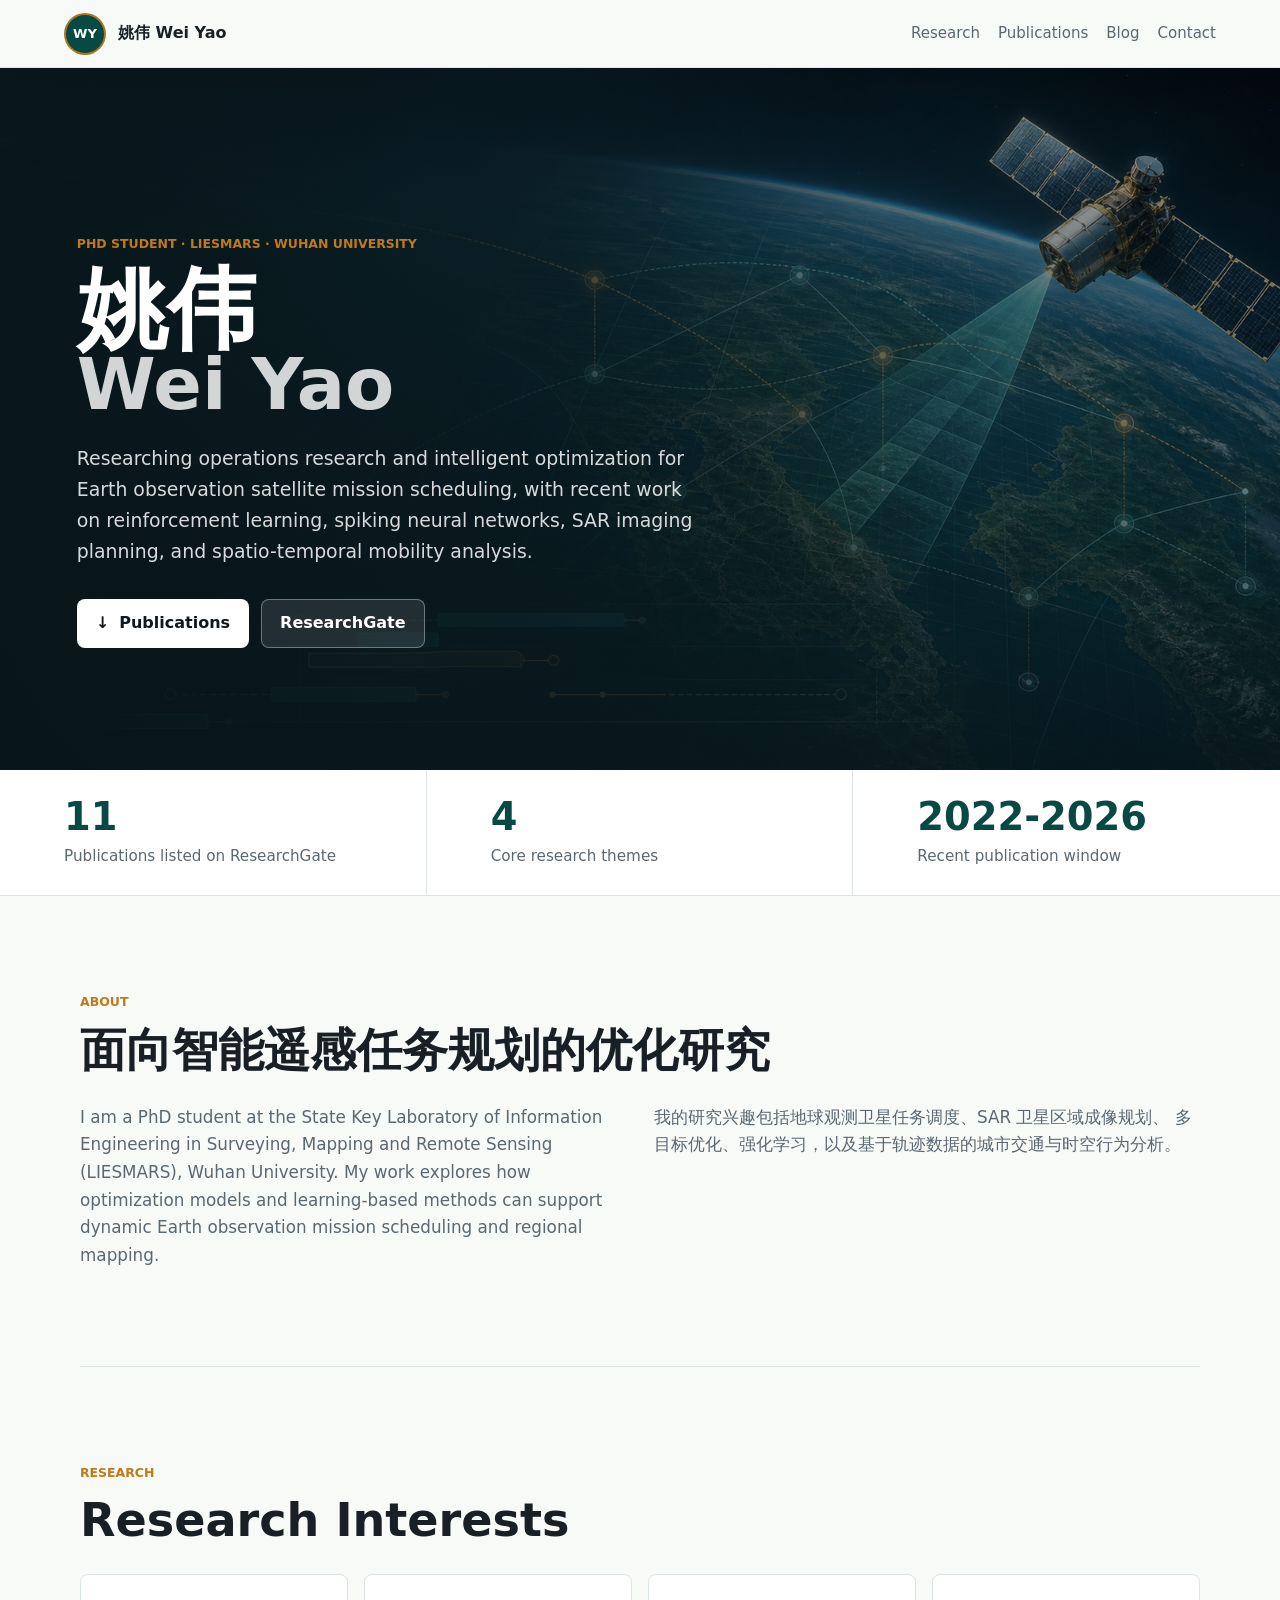
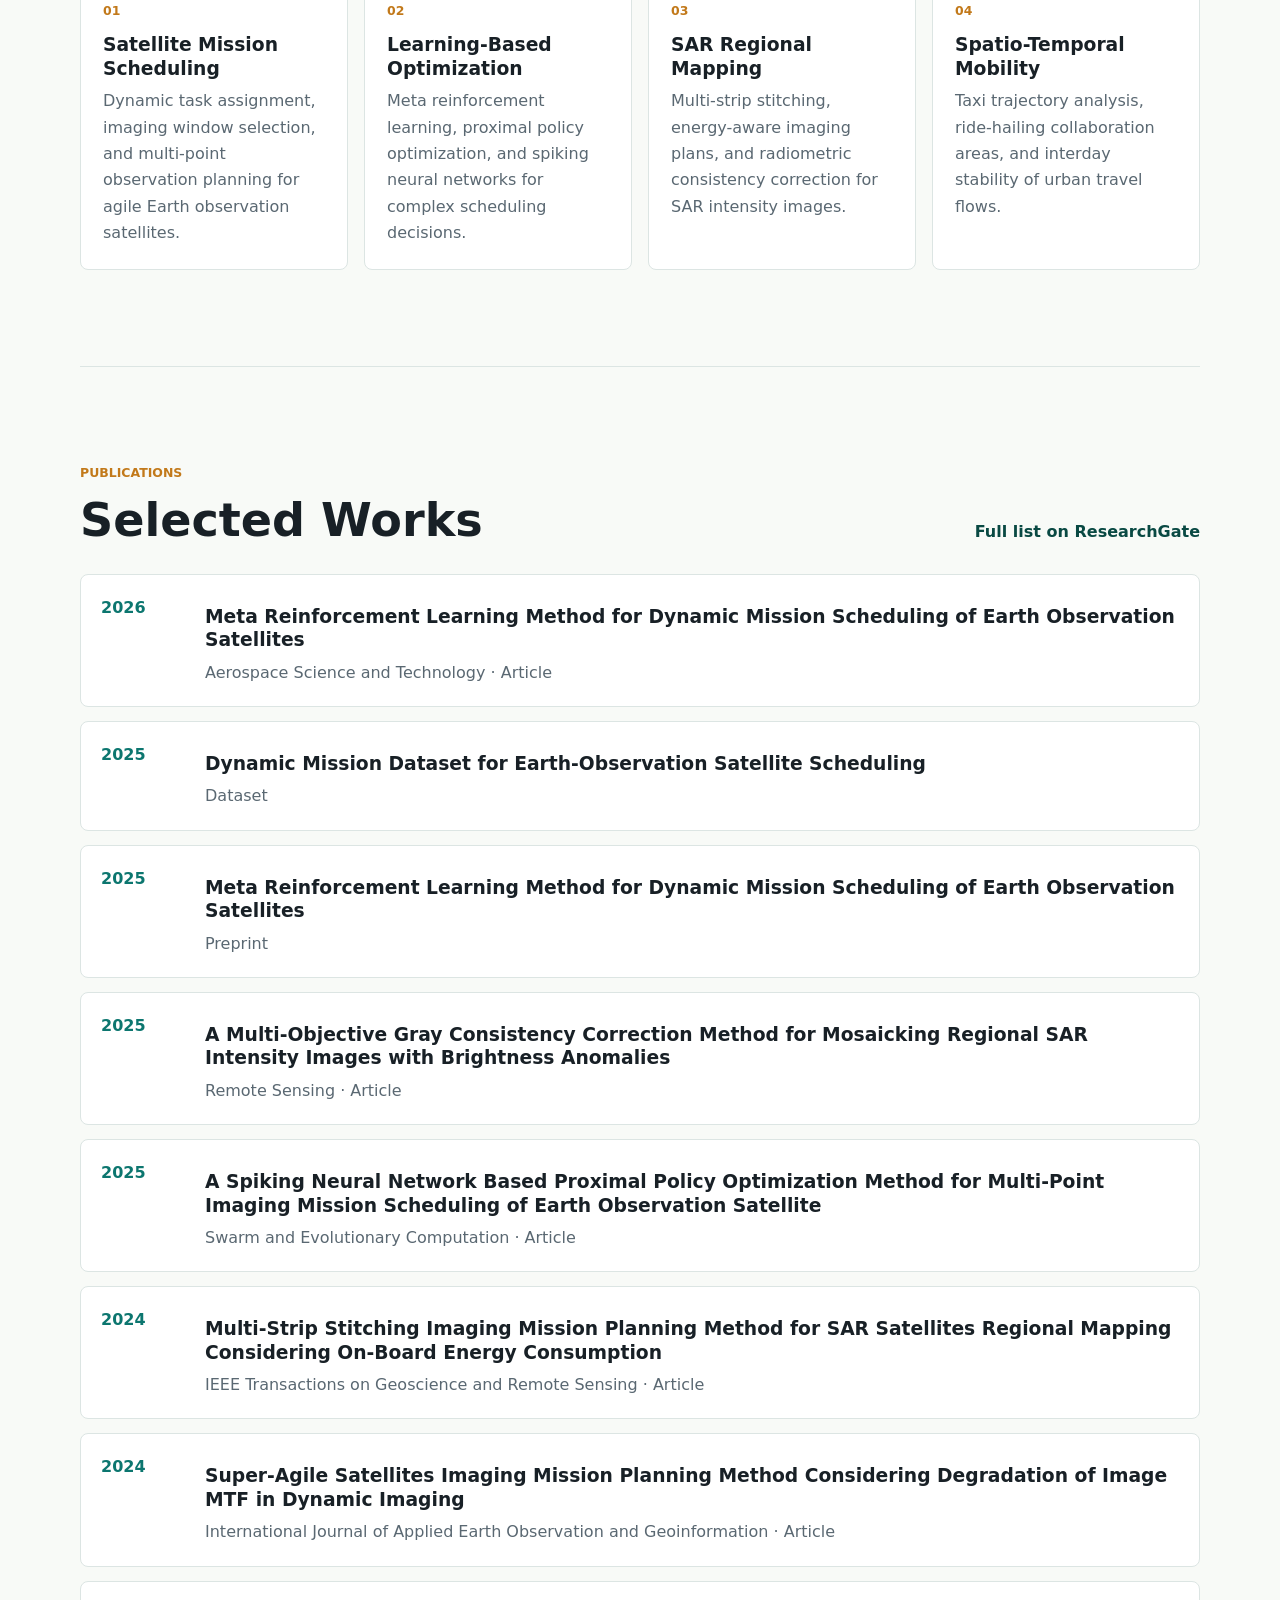
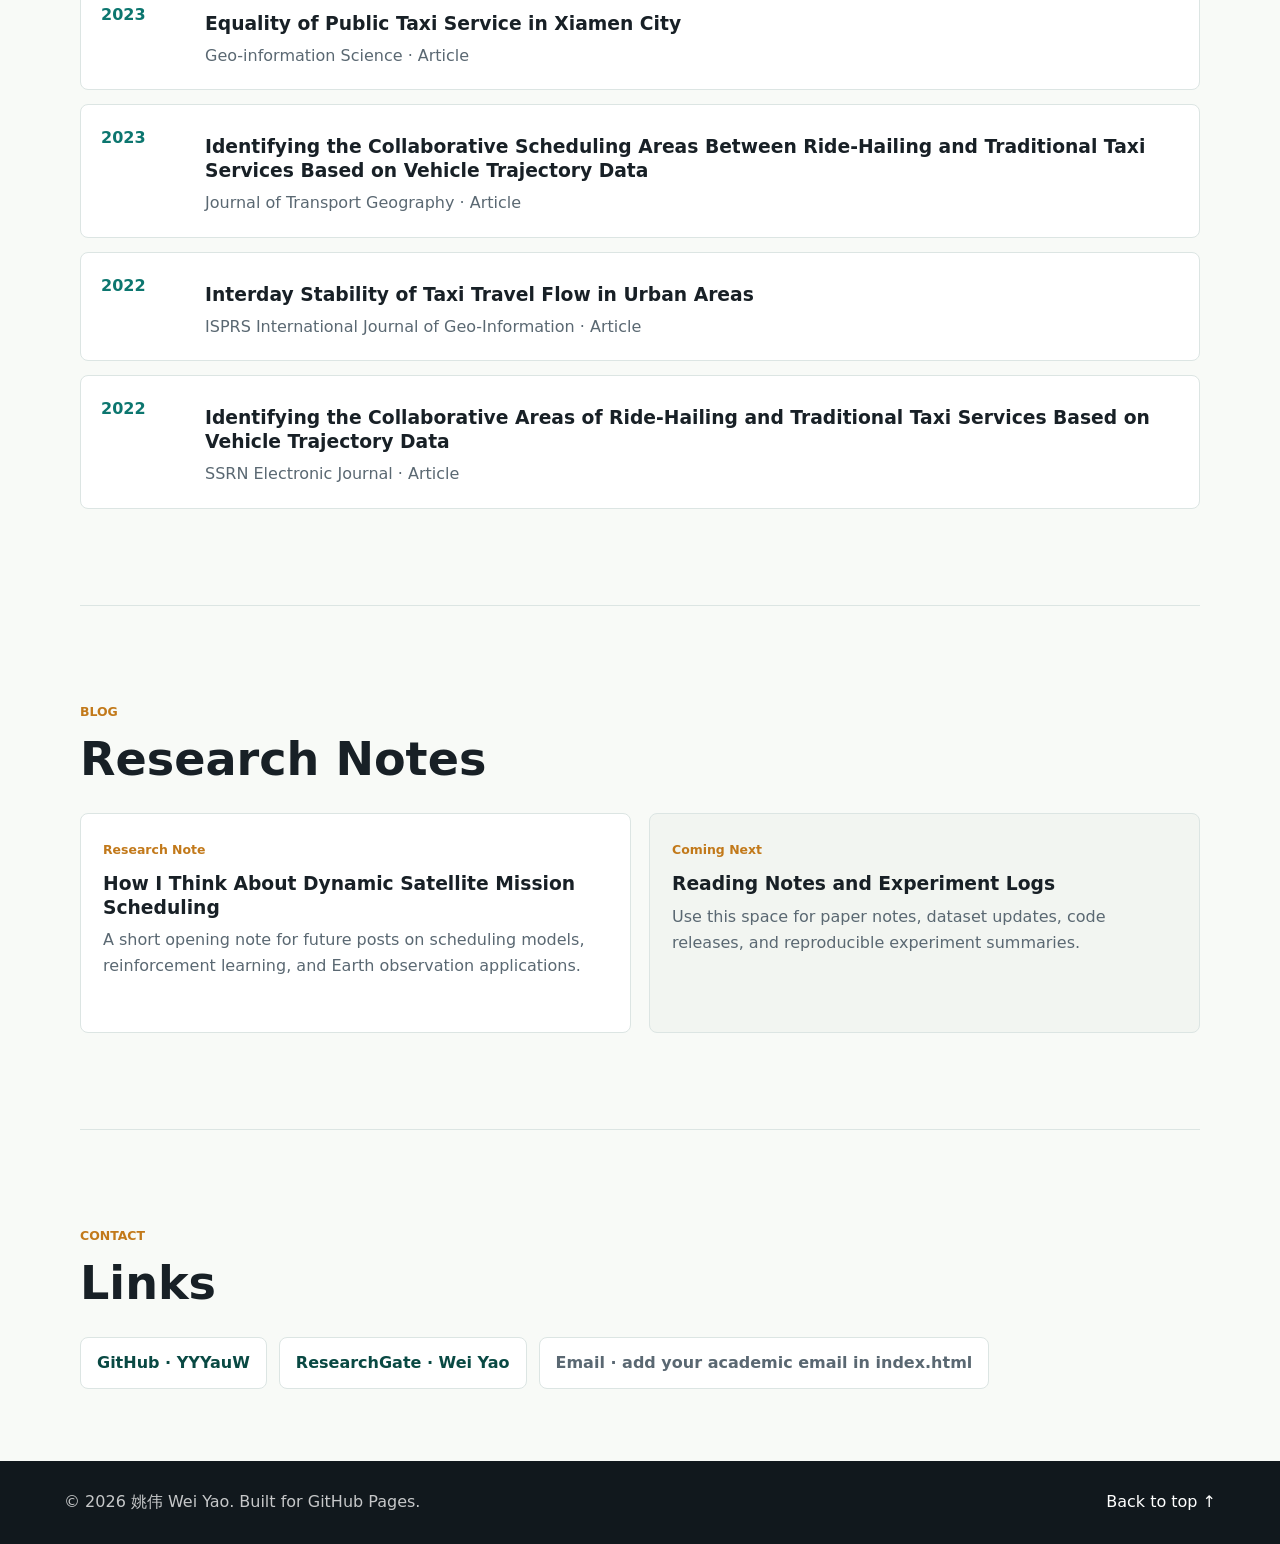
==== index.html @ 9e806380 "Create academic homepage" ====
<!doctype html>
<html lang="zh-CN">
  <head>
    <meta charset="utf-8" />
    <meta name="viewport" content="width=device-width, initial-scale=1" />
    <title>姚伟 Wei Yao | Academic Homepage</title>
    <meta
      name="description"
      content="姚伟 Wei Yao 的学术主页，关注地球观测卫星任务调度、运筹优化、强化学习和时空分析。"
    />
    <meta property="og:title" content="姚伟 Wei Yao | Academic Homepage" />
    <meta
      property="og:description"
      content="PhD student at LIESMARS, Wuhan University. Research in Earth observation satellite scheduling, operations research, reinforcement learning, and spatio-temporal analysis."
    />
    <meta property="og:type" content="website" />
    <meta property="og:image" content="assets/earth-observation-scheduling.png" />
    <link rel="stylesheet" href="styles.css" />
  </head>
  <body>
    <header class="site-header" id="top">
      <a class="brand" href="#top" aria-label="Back to top">
        <span class="brand-mark">WY</span>
        <span>姚伟 Wei Yao</span>
      </a>
      <nav class="site-nav" aria-label="Primary navigation">
        <a href="#research">Research</a>
        <a href="#publications">Publications</a>
        <a href="#blog">Blog</a>
        <a href="#contact">Contact</a>
      </nav>
    </header>

    <main>
      <section class="hero" aria-label="Academic profile">
        <img
          class="hero-image"
          src="assets/earth-observation-scheduling.png"
          alt="Earth observation satellite mission scheduling illustration"
        />
        <div class="hero-overlay"></div>
        <div class="hero-content">
          <p class="eyebrow">PhD Student · LIESMARS · Wuhan University</p>
          <h1>姚伟 <span>Wei Yao</span></h1>
          <p class="hero-copy">
            Researching operations research and intelligent optimization for
            Earth observation satellite mission scheduling, with recent work on
            reinforcement learning, spiking neural networks, SAR imaging
            planning, and spatio-temporal mobility analysis.
          </p>
          <div class="hero-actions" aria-label="Profile links">
            <a class="button primary" href="#publications">
              <span aria-hidden="true">↓</span>
              Publications
            </a>
            <a
              class="button secondary"
              href="https://www.researchgate.net/profile/Wei-Yao-58"
              target="_blank"
              rel="noreferrer"
            >
              ResearchGate
            </a>
          </div>
        </div>
      </section>

      <section class="quick-facts" aria-label="Research snapshot">
        <div>
          <strong>11</strong>
          <span>Publications listed on ResearchGate</span>
        </div>
        <div>
          <strong>4</strong>
          <span>Core research themes</span>
        </div>
        <div>
          <strong>2022-2026</strong>
          <span>Recent publication window</span>
        </div>
      </section>

      <section class="section intro" id="about">
        <div class="section-heading">
          <p class="eyebrow">About</p>
          <h2>面向智能遥感任务规划的优化研究</h2>
        </div>
        <div class="intro-grid">
          <p>
            I am a PhD student at the State Key Laboratory of Information
            Engineering in Surveying, Mapping and Remote Sensing (LIESMARS),
            Wuhan University. My work explores how optimization models and
            learning-based methods can support dynamic Earth observation mission
            scheduling and regional mapping.
          </p>
          <p>
            我的研究兴趣包括地球观测卫星任务调度、SAR 卫星区域成像规划、
            多目标优化、强化学习，以及基于轨迹数据的城市交通与时空行为分析。
          </p>
        </div>
      </section>

      <section class="section" id="research">
        <div class="section-heading">
          <p class="eyebrow">Research</p>
          <h2>Research Interests</h2>
        </div>
        <div class="research-grid">
          <article>
            <span>01</span>
            <h3>Satellite Mission Scheduling</h3>
            <p>
              Dynamic task assignment, imaging window selection, and
              multi-point observation planning for agile Earth observation
              satellites.
            </p>
          </article>
          <article>
            <span>02</span>
            <h3>Learning-Based Optimization</h3>
            <p>
              Meta reinforcement learning, proximal policy optimization, and
              spiking neural networks for complex scheduling decisions.
            </p>
          </article>
          <article>
            <span>03</span>
            <h3>SAR Regional Mapping</h3>
            <p>
              Multi-strip stitching, energy-aware imaging plans, and radiometric
              consistency correction for SAR intensity images.
            </p>
          </article>
          <article>
            <span>04</span>
            <h3>Spatio-Temporal Mobility</h3>
            <p>
              Taxi trajectory analysis, ride-hailing collaboration areas, and
              interday stability of urban travel flows.
            </p>
          </article>
        </div>
      </section>

      <section class="section" id="publications">
        <div class="section-heading split">
          <div>
            <p class="eyebrow">Publications</p>
            <h2>Selected Works</h2>
          </div>
          <a
            class="text-link"
            href="https://www.researchgate.net/profile/Wei-Yao-58"
            target="_blank"
            rel="noreferrer"
          >
            Full list on ResearchGate
          </a>
        </div>

        <ol class="publication-list">
          <li>
            <span class="pub-year">2026</span>
            <div>
              <h3>
                Meta Reinforcement Learning Method for Dynamic Mission
                Scheduling of Earth Observation Satellites
              </h3>
              <p>Aerospace Science and Technology · Article</p>
            </div>
          </li>
          <li>
            <span class="pub-year">2025</span>
            <div>
              <h3>Dynamic Mission Dataset for Earth-Observation Satellite Scheduling</h3>
              <p>Dataset</p>
            </div>
          </li>
          <li>
            <span class="pub-year">2025</span>
            <div>
              <h3>
                Meta Reinforcement Learning Method for Dynamic Mission
                Scheduling of Earth Observation Satellites
              </h3>
              <p>Preprint</p>
            </div>
          </li>
          <li>
            <span class="pub-year">2025</span>
            <div>
              <h3>
                A Multi-Objective Gray Consistency Correction Method for
                Mosaicking Regional SAR Intensity Images with Brightness
                Anomalies
              </h3>
              <p>Remote Sensing · Article</p>
            </div>
          </li>
          <li>
            <span class="pub-year">2025</span>
            <div>
              <h3>
                A Spiking Neural Network Based Proximal Policy Optimization
                Method for Multi-Point Imaging Mission Scheduling of Earth
                Observation Satellite
              </h3>
              <p>Swarm and Evolutionary Computation · Article</p>
            </div>
          </li>
          <li>
            <span class="pub-year">2024</span>
            <div>
              <h3>
                Multi-Strip Stitching Imaging Mission Planning Method for SAR
                Satellites Regional Mapping Considering On-Board Energy
                Consumption
              </h3>
              <p>IEEE Transactions on Geoscience and Remote Sensing · Article</p>
            </div>
          </li>
          <li>
            <span class="pub-year">2024</span>
            <div>
              <h3>
                Super-Agile Satellites Imaging Mission Planning Method
                Considering Degradation of Image MTF in Dynamic Imaging
              </h3>
              <p>International Journal of Applied Earth Observation and Geoinformation · Article</p>
            </div>
          </li>
          <li>
            <span class="pub-year">2023</span>
            <div>
              <h3>Equality of Public Taxi Service in Xiamen City</h3>
              <p>Geo-information Science · Article</p>
            </div>
          </li>
          <li>
            <span class="pub-year">2023</span>
            <div>
              <h3>
                Identifying the Collaborative Scheduling Areas Between
                Ride-Hailing and Traditional Taxi Services Based on Vehicle
                Trajectory Data
              </h3>
              <p>Journal of Transport Geography · Article</p>
            </div>
          </li>
          <li>
            <span class="pub-year">2022</span>
            <div>
              <h3>Interday Stability of Taxi Travel Flow in Urban Areas</h3>
              <p>ISPRS International Journal of Geo-Information · Article</p>
            </div>
          </li>
          <li>
            <span class="pub-year">2022</span>
            <div>
              <h3>
                Identifying the Collaborative Areas of Ride-Hailing and
                Traditional Taxi Services Based on Vehicle Trajectory Data
              </h3>
              <p>SSRN Electronic Journal · Article</p>
            </div>
          </li>
        </ol>
      </section>

      <section class="section" id="blog">
        <div class="section-heading">
          <p class="eyebrow">Blog</p>
          <h2>Research Notes</h2>
        </div>
        <div class="blog-grid">
          <a class="post-card" href="posts/satellite-scheduling.html">
            <span>Research Note</span>
            <h3>How I Think About Dynamic Satellite Mission Scheduling</h3>
            <p>
              A short opening note for future posts on scheduling models,
              reinforcement learning, and Earth observation applications.
            </p>
          </a>
          <a class="post-card muted" href="#contact">
            <span>Coming Next</span>
            <h3>Reading Notes and Experiment Logs</h3>
            <p>
              Use this space for paper notes, dataset updates, code releases,
              and reproducible experiment summaries.
            </p>
          </a>
        </div>
      </section>

      <section class="section contact" id="contact">
        <div class="section-heading">
          <p class="eyebrow">Contact</p>
          <h2>Links</h2>
        </div>
        <div class="contact-list">
          <a href="https://github.com/YYYauW" target="_blank" rel="noreferrer">
            GitHub · YYYauW
          </a>
          <a
            href="https://www.researchgate.net/profile/Wei-Yao-58"
            target="_blank"
            rel="noreferrer"
          >
            ResearchGate · Wei Yao
          </a>
          <span>Email · add your academic email in index.html</span>
        </div>
      </section>
    </main>

    <footer class="site-footer">
      <p>
        © <span id="year"></span> 姚伟 Wei Yao. Built for GitHub Pages.
      </p>
      <a href="#top">Back to top ↑</a>
    </footer>

    <script>
      document.getElementById("year").textContent = new Date().getFullYear();
    </script>
  </body>
</html>
---- styles.css ----
:root {
  --ink: #182026;
  --muted: #5a6872;
  --line: #dce5e3;
  --paper: #f8faf7;
  --white: #ffffff;
  --teal: #0c766f;
  --teal-dark: #094943;
  --amber: #c2791a;
  --charcoal: #11181d;
  --shadow: 0 18px 48px rgba(20, 34, 38, 0.12);
}

* {
  box-sizing: border-box;
}

html {
  scroll-behavior: smooth;
}

body {
  margin: 0;
  color: var(--ink);
  background: var(--paper);
  font-family:
    Inter, ui-sans-serif, system-ui, -apple-system, BlinkMacSystemFont, "Segoe UI",
    "Microsoft YaHei", sans-serif;
  line-height: 1.65;
}

a {
  color: inherit;
}

.site-header {
  position: sticky;
  top: 0;
  z-index: 20;
  display: flex;
  align-items: center;
  justify-content: space-between;
  gap: 24px;
  min-height: 68px;
  padding: 12px clamp(20px, 5vw, 72px);
  background: rgba(248, 250, 247, 0.88);
  border-bottom: 1px solid rgba(220, 229, 227, 0.8);
  backdrop-filter: blur(16px);
}

.brand,
.site-nav,
.hero-actions,
.contact-list,
.site-footer {
  display: flex;
  align-items: center;
}

.brand {
  gap: 12px;
  font-weight: 750;
  text-decoration: none;
}

.brand-mark {
  display: inline-grid;
  width: 42px;
  height: 42px;
  place-items: center;
  color: var(--white);
  background: var(--teal-dark);
  border: 2px solid rgba(194, 121, 26, 0.9);
  border-radius: 50%;
  font-size: 0.82rem;
}

.site-nav {
  flex-wrap: wrap;
  justify-content: flex-end;
  gap: 6px 18px;
  color: var(--muted);
  font-size: 0.94rem;
}

.site-nav a {
  text-decoration: none;
}

.site-nav a:hover,
.text-link:hover,
.site-footer a:hover {
  color: var(--teal);
}

.hero {
  position: relative;
  display: grid;
  min-height: min(720px, 78vh);
  overflow: hidden;
  background: var(--charcoal);
}

.hero-image,
.hero-overlay {
  position: absolute;
  inset: 0;
}

.hero-image {
  width: 100%;
  height: 100%;
  object-fit: cover;
}

.hero-overlay {
  background:
    linear-gradient(90deg, rgba(9, 21, 24, 0.9) 0%, rgba(9, 21, 24, 0.7) 43%, rgba(9, 21, 24, 0.24) 100%),
    linear-gradient(0deg, rgba(9, 21, 24, 0.65), rgba(9, 21, 24, 0.06));
}

.hero-content {
  position: relative;
  align-self: center;
  width: min(780px, 100%);
  padding: clamp(72px, 11vw, 136px) clamp(20px, 6vw, 86px) 92px;
  color: var(--white);
}

.eyebrow {
  margin: 0 0 12px;
  color: var(--amber);
  font-size: 0.78rem;
  font-weight: 750;
  letter-spacing: 0;
  text-transform: uppercase;
}

.hero h1 {
  margin: 0;
  max-width: 680px;
  font-size: clamp(3rem, 7vw, 6.8rem);
  line-height: 0.94;
  letter-spacing: 0;
}

.hero h1 span {
  display: block;
  color: rgba(255, 255, 255, 0.82);
  font-size: clamp(2.35rem, 5.6vw, 5.6rem);
  font-weight: 600;
}

.hero-copy {
  max-width: 670px;
  margin: 24px 0 0;
  color: rgba(255, 255, 255, 0.84);
  font-size: clamp(1rem, 1.8vw, 1.18rem);
}

.hero-actions {
  flex-wrap: wrap;
  gap: 12px;
  margin-top: 32px;
}

.button {
  display: inline-flex;
  align-items: center;
  justify-content: center;
  gap: 10px;
  min-height: 44px;
  padding: 10px 18px;
  border: 1px solid rgba(255, 255, 255, 0.35);
  border-radius: 8px;
  font-weight: 700;
  text-decoration: none;
}

.button.primary {
  color: var(--charcoal);
  background: var(--white);
}

.button.secondary {
  color: var(--white);
  background: rgba(255, 255, 255, 0.1);
}

.quick-facts {
  display: grid;
  grid-template-columns: repeat(3, minmax(0, 1fr));
  border-bottom: 1px solid var(--line);
  background: var(--white);
}

.quick-facts div {
  padding: 26px clamp(20px, 5vw, 72px);
  border-right: 1px solid var(--line);
}

.quick-facts div:last-child {
  border-right: 0;
}

.quick-facts strong {
  display: block;
  color: var(--teal-dark);
  font-size: clamp(1.55rem, 3vw, 2.4rem);
  line-height: 1.1;
}

.quick-facts span {
  display: block;
  margin-top: 6px;
  color: var(--muted);
  font-size: 0.95rem;
}

.section {
  width: min(1120px, calc(100% - 40px));
  margin: 0 auto;
  padding: clamp(58px, 8vw, 96px) 0;
}

.section + .section {
  border-top: 1px solid var(--line);
}

.section-heading {
  margin-bottom: 28px;
}

.section-heading h2 {
  margin: 0;
  max-width: 820px;
  font-size: clamp(1.9rem, 3.6vw, 3.2rem);
  line-height: 1.1;
  letter-spacing: 0;
}

.section-heading.split {
  display: flex;
  align-items: end;
  justify-content: space-between;
  gap: 24px;
}

.text-link {
  color: var(--teal-dark);
  font-weight: 750;
  text-decoration: none;
}

.intro-grid {
  display: grid;
  grid-template-columns: minmax(0, 1fr) minmax(0, 1fr);
  gap: 28px;
  color: var(--muted);
  font-size: 1.05rem;
}

.intro-grid p {
  margin: 0;
}

.research-grid {
  display: grid;
  grid-template-columns: repeat(4, minmax(0, 1fr));
  gap: 16px;
}

.research-grid article,
.post-card {
  padding: 22px;
  background: var(--white);
  border: 1px solid var(--line);
  border-radius: 8px;
}

.research-grid article {
  min-height: 270px;
}

.research-grid span,
.post-card span {
  color: var(--amber);
  font-size: 0.78rem;
  font-weight: 800;
}

.research-grid h3,
.post-card h3,
.publication-list h3 {
  margin: 10px 0 8px;
  line-height: 1.25;
  letter-spacing: 0;
}

.research-grid p,
.post-card p,
.publication-list p {
  margin: 0;
  color: var(--muted);
}

.publication-list {
  display: grid;
  gap: 14px;
  padding: 0;
  margin: 0;
  list-style: none;
}

.publication-list li {
  display: grid;
  grid-template-columns: 86px minmax(0, 1fr);
  gap: 18px;
  padding: 20px;
  background: var(--white);
  border: 1px solid var(--line);
  border-radius: 8px;
}

.pub-year {
  color: var(--teal);
  font-weight: 850;
}

.blog-grid {
  display: grid;
  grid-template-columns: repeat(2, minmax(0, 1fr));
  gap: 18px;
}

.post-card {
  display: block;
  min-height: 220px;
  color: inherit;
  text-decoration: none;
  box-shadow: none;
  transition:
    border-color 160ms ease,
    box-shadow 160ms ease,
    transform 160ms ease;
}

.post-card:hover {
  border-color: rgba(12, 118, 111, 0.5);
  box-shadow: var(--shadow);
  transform: translateY(-2px);
}

.post-card.muted {
  background: #f2f5f1;
}

.contact {
  padding-bottom: 72px;
}

.contact-list {
  flex-wrap: wrap;
  gap: 12px;
}

.contact-list a,
.contact-list span {
  padding: 12px 16px;
  background: var(--white);
  border: 1px solid var(--line);
  border-radius: 8px;
  color: var(--teal-dark);
  font-weight: 700;
  text-decoration: none;
}

.contact-list span {
  color: var(--muted);
}

.site-footer {
  justify-content: space-between;
  gap: 18px;
  padding: 28px clamp(20px, 5vw, 72px);
  color: rgba(255, 255, 255, 0.76);
  background: var(--charcoal);
}

.site-footer p {
  margin: 0;
}

.site-footer a {
  color: var(--white);
  text-decoration: none;
}

@media (max-width: 900px) {
  .site-header {
    align-items: flex-start;
    flex-direction: column;
  }

  .site-nav {
    justify-content: flex-start;
  }

  .quick-facts,
  .intro-grid,
  .research-grid,
  .blog-grid {
    grid-template-columns: 1fr;
  }

  .quick-facts div {
    border-right: 0;
    border-bottom: 1px solid var(--line);
  }

  .section-heading.split {
    align-items: flex-start;
    flex-direction: column;
  }
}

@media (max-width: 620px) {
  .hero {
    min-height: 680px;
  }

  .hero-content {
    padding-top: 96px;
  }

  .publication-list li {
    grid-template-columns: 1fr;
  }

  .site-footer {
    align-items: flex-start;
    flex-direction: column;
  }
}
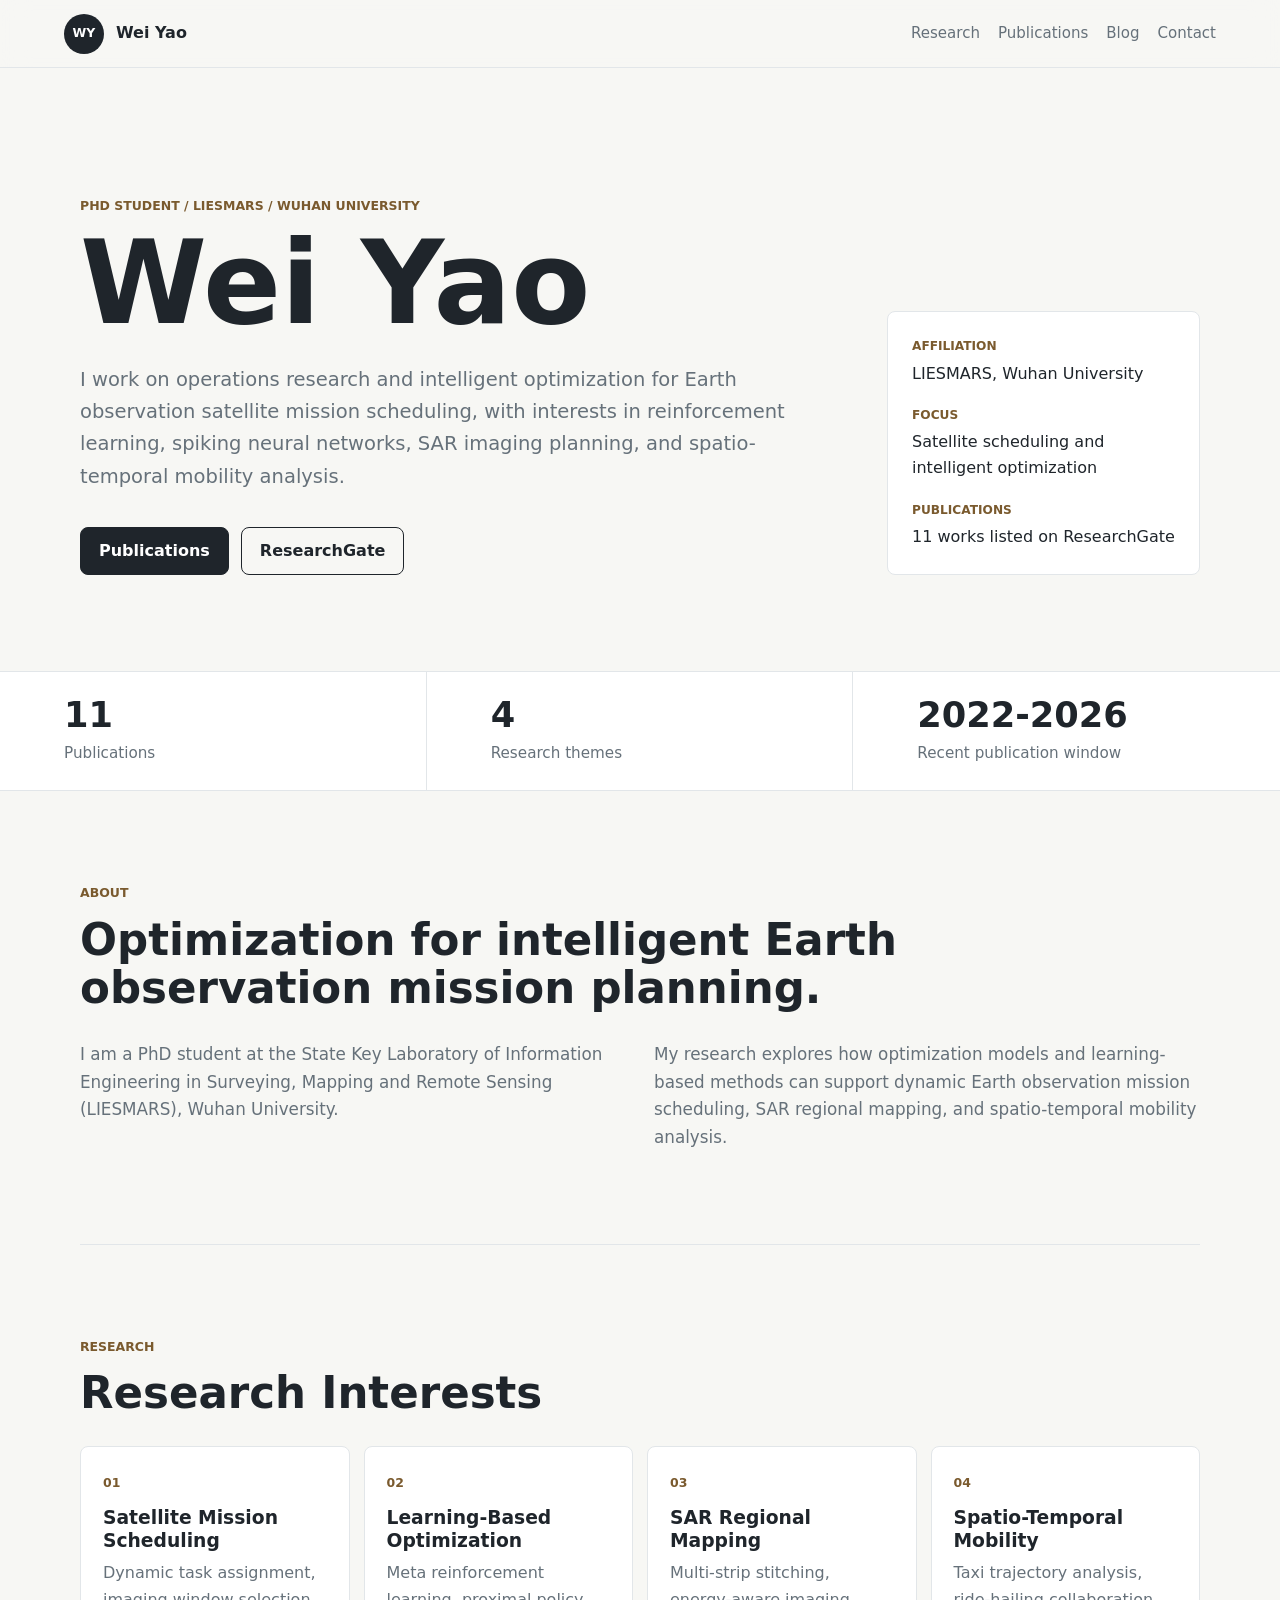
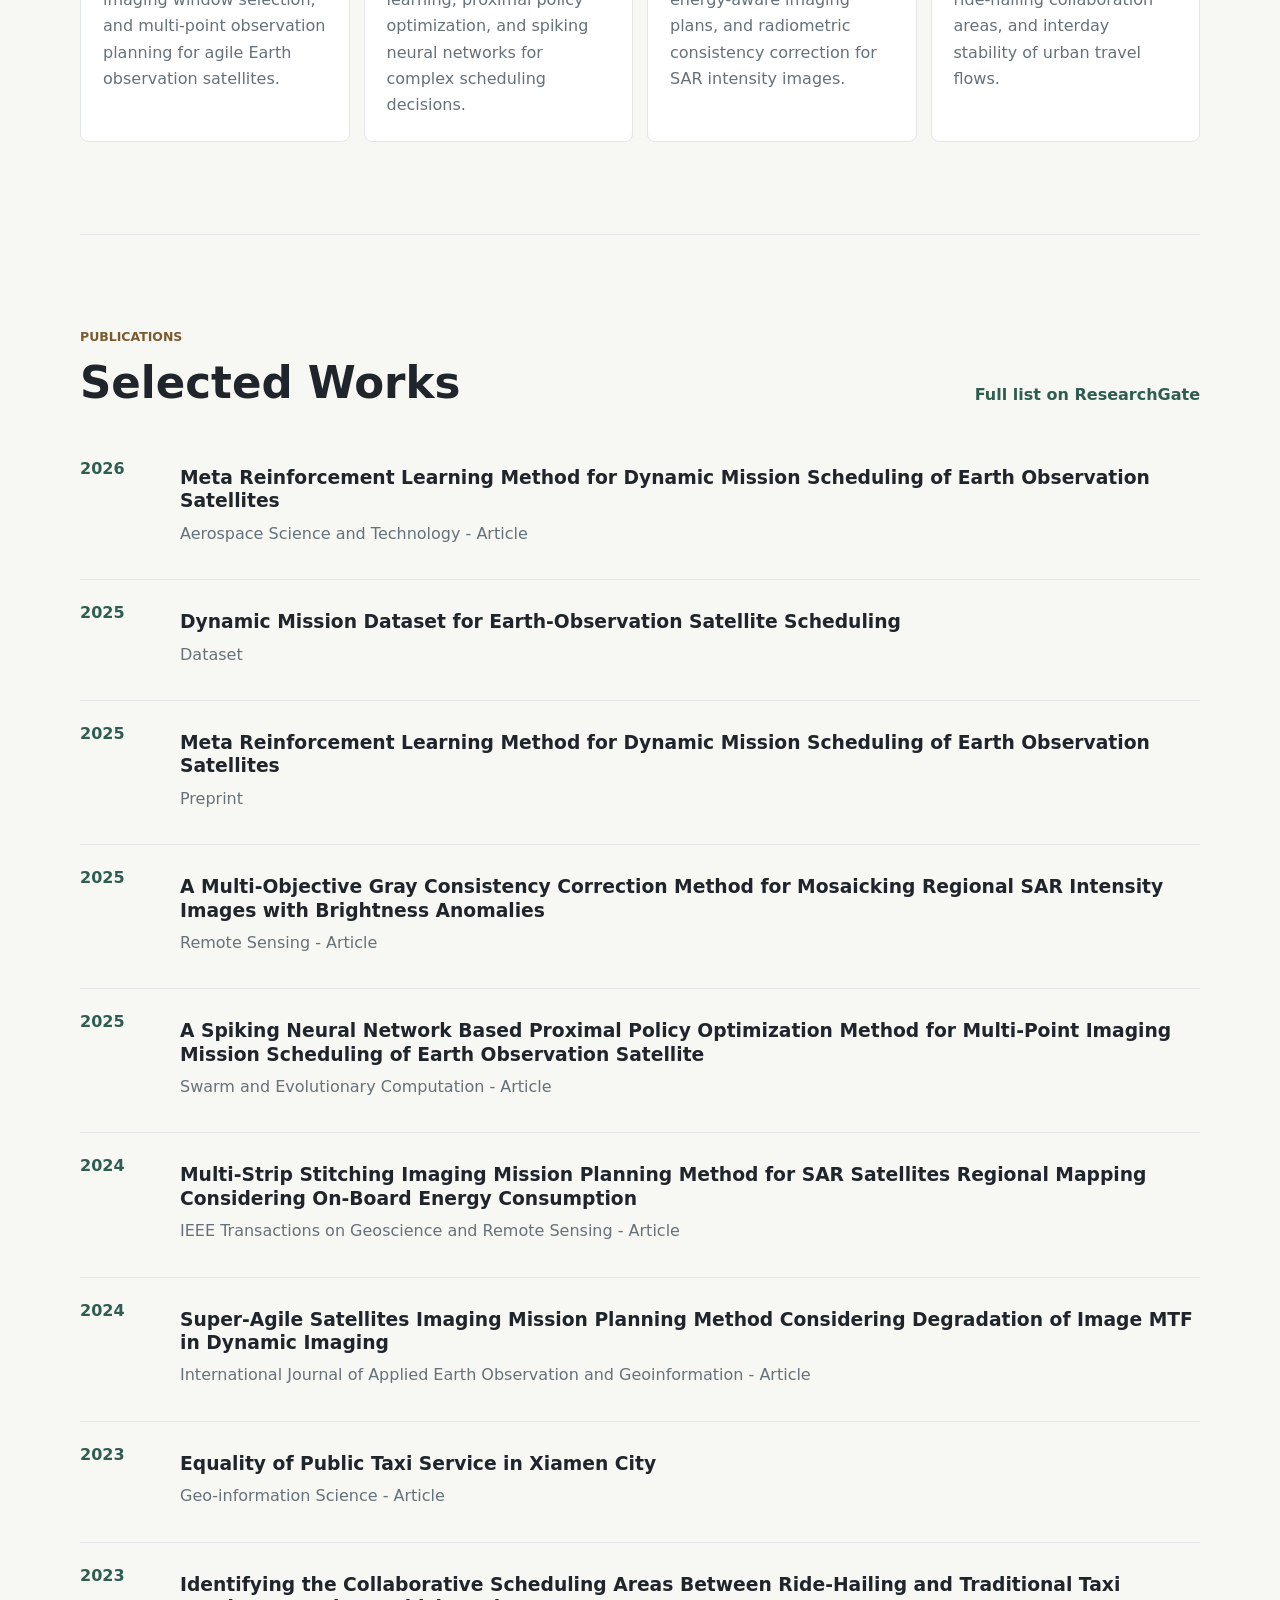
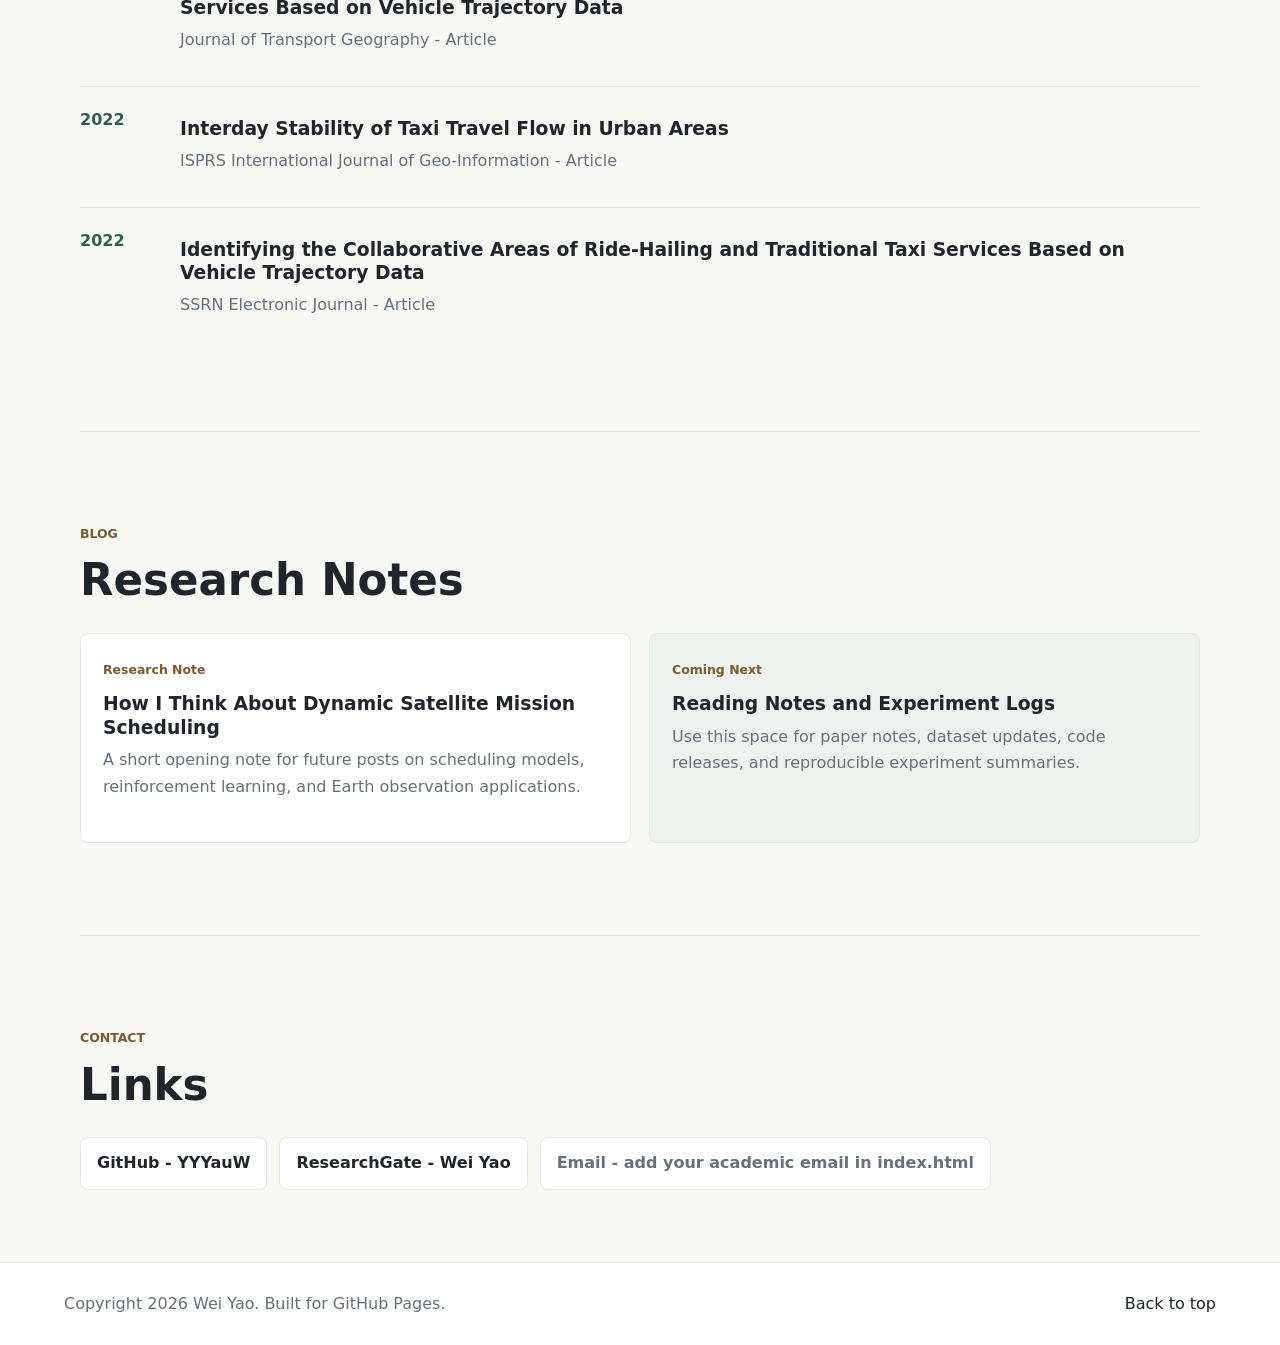
==== commit c49b0b6b: "Simplify academic homepage" ====
--- a/index.html
+++ b/index.html
@@ -1,27 +1,26 @@
 <!doctype html>
-<html lang="zh-CN">
+<html lang="en">
   <head>
     <meta charset="utf-8" />
     <meta name="viewport" content="width=device-width, initial-scale=1" />
-    <title>姚伟 Wei Yao | Academic Homepage</title>
+    <title>Wei Yao | Academic Homepage</title>
     <meta
       name="description"
-      content="姚伟 Wei Yao 的学术主页，关注地球观测卫星任务调度、运筹优化、强化学习和时空分析。"
+      content="Wei Yao's academic homepage. Research in Earth observation satellite scheduling, operations research, reinforcement learning, and spatio-temporal analysis."
     />
-    <meta property="og:title" content="姚伟 Wei Yao | Academic Homepage" />
+    <meta property="og:title" content="Wei Yao | Academic Homepage" />
     <meta
       property="og:description"
       content="PhD student at LIESMARS, Wuhan University. Research in Earth observation satellite scheduling, operations research, reinforcement learning, and spatio-temporal analysis."
     />
     <meta property="og:type" content="website" />
-    <meta property="og:image" content="assets/earth-observation-scheduling.png" />
     <link rel="stylesheet" href="styles.css" />
   </head>
   <body>
     <header class="site-header" id="top">
       <a class="brand" href="#top" aria-label="Back to top">
         <span class="brand-mark">WY</span>
-        <span>姚伟 Wei Yao</span>
+        <span>Wei Yao</span>
       </a>
       <nav class="site-nav" aria-label="Primary navigation">
         <a href="#research">Research</a>
@@ -33,26 +32,17 @@
 
     <main>
       <section class="hero" aria-label="Academic profile">
-        <img
-          class="hero-image"
-          src="assets/earth-observation-scheduling.png"
-          alt="Earth observation satellite mission scheduling illustration"
-        />
-        <div class="hero-overlay"></div>
         <div class="hero-content">
-          <p class="eyebrow">PhD Student · LIESMARS · Wuhan University</p>
-          <h1>姚伟 <span>Wei Yao</span></h1>
+          <p class="eyebrow">PhD Student / LIESMARS / Wuhan University</p>
+          <h1>Wei Yao</h1>
           <p class="hero-copy">
-            Researching operations research and intelligent optimization for
-            Earth observation satellite mission scheduling, with recent work on
+            I work on operations research and intelligent optimization for Earth
+            observation satellite mission scheduling, with interests in
             reinforcement learning, spiking neural networks, SAR imaging
             planning, and spatio-temporal mobility analysis.
           </p>
           <div class="hero-actions" aria-label="Profile links">
-            <a class="button primary" href="#publications">
-              <span aria-hidden="true">↓</span>
-              Publications
-            </a>
+            <a class="button primary" href="#publications">Publications</a>
             <a
               class="button secondary"
               href="https://www.researchgate.net/profile/Wei-Yao-58"
@@ -63,16 +53,32 @@
             </a>
           </div>
         </div>
+        <aside class="profile-summary" aria-label="Research summary">
+          <dl>
+            <div>
+              <dt>Affiliation</dt>
+              <dd>LIESMARS, Wuhan University</dd>
+            </div>
+            <div>
+              <dt>Focus</dt>
+              <dd>Satellite scheduling and intelligent optimization</dd>
+            </div>
+            <div>
+              <dt>Publications</dt>
+              <dd>11 works listed on ResearchGate</dd>
+            </div>
+          </dl>
+        </aside>
       </section>
 
       <section class="quick-facts" aria-label="Research snapshot">
         <div>
           <strong>11</strong>
-          <span>Publications listed on ResearchGate</span>
+          <span>Publications</span>
         </div>
         <div>
           <strong>4</strong>
-          <span>Core research themes</span>
+          <span>Research themes</span>
         </div>
         <div>
           <strong>2022-2026</strong>
@@ -83,19 +89,18 @@
       <section class="section intro" id="about">
         <div class="section-heading">
           <p class="eyebrow">About</p>
-          <h2>面向智能遥感任务规划的优化研究</h2>
+          <h2>Optimization for intelligent Earth observation mission planning.</h2>
         </div>
         <div class="intro-grid">
           <p>
             I am a PhD student at the State Key Laboratory of Information
             Engineering in Surveying, Mapping and Remote Sensing (LIESMARS),
-            Wuhan University. My work explores how optimization models and
-            learning-based methods can support dynamic Earth observation mission
-            scheduling and regional mapping.
+            Wuhan University.
           </p>
           <p>
-            我的研究兴趣包括地球观测卫星任务调度、SAR 卫星区域成像规划、
-            多目标优化、强化学习，以及基于轨迹数据的城市交通与时空行为分析。
+            My research explores how optimization models and learning-based
+            methods can support dynamic Earth observation mission scheduling,
+            SAR regional mapping, and spatio-temporal mobility analysis.
           </p>
         </div>
       </section>
@@ -166,7 +171,7 @@
                 Meta Reinforcement Learning Method for Dynamic Mission
                 Scheduling of Earth Observation Satellites
               </h3>
-              <p>Aerospace Science and Technology · Article</p>
+              <p>Aerospace Science and Technology - Article</p>
             </div>
           </li>
           <li>
@@ -194,7 +199,7 @@
                 Mosaicking Regional SAR Intensity Images with Brightness
                 Anomalies
               </h3>
-              <p>Remote Sensing · Article</p>
+              <p>Remote Sensing - Article</p>
             </div>
           </li>
           <li>
@@ -205,7 +210,7 @@
                 Method for Multi-Point Imaging Mission Scheduling of Earth
                 Observation Satellite
               </h3>
-              <p>Swarm and Evolutionary Computation · Article</p>
+              <p>Swarm and Evolutionary Computation - Article</p>
             </div>
           </li>
           <li>
@@ -216,7 +221,7 @@
                 Satellites Regional Mapping Considering On-Board Energy
                 Consumption
               </h3>
-              <p>IEEE Transactions on Geoscience and Remote Sensing · Article</p>
+              <p>IEEE Transactions on Geoscience and Remote Sensing - Article</p>
             </div>
           </li>
           <li>
@@ -226,14 +231,14 @@
                 Super-Agile Satellites Imaging Mission Planning Method
                 Considering Degradation of Image MTF in Dynamic Imaging
               </h3>
-              <p>International Journal of Applied Earth Observation and Geoinformation · Article</p>
+              <p>International Journal of Applied Earth Observation and Geoinformation - Article</p>
             </div>
           </li>
           <li>
             <span class="pub-year">2023</span>
             <div>
               <h3>Equality of Public Taxi Service in Xiamen City</h3>
-              <p>Geo-information Science · Article</p>
+              <p>Geo-information Science - Article</p>
             </div>
           </li>
           <li>
@@ -244,14 +249,14 @@
                 Ride-Hailing and Traditional Taxi Services Based on Vehicle
                 Trajectory Data
               </h3>
-              <p>Journal of Transport Geography · Article</p>
+              <p>Journal of Transport Geography - Article</p>
             </div>
           </li>
           <li>
             <span class="pub-year">2022</span>
             <div>
               <h3>Interday Stability of Taxi Travel Flow in Urban Areas</h3>
-              <p>ISPRS International Journal of Geo-Information · Article</p>
+              <p>ISPRS International Journal of Geo-Information - Article</p>
             </div>
           </li>
           <li>
@@ -261,7 +266,7 @@
                 Identifying the Collaborative Areas of Ride-Hailing and
                 Traditional Taxi Services Based on Vehicle Trajectory Data
               </h3>
-              <p>SSRN Electronic Journal · Article</p>
+              <p>SSRN Electronic Journal - Article</p>
             </div>
           </li>
         </ol>
@@ -299,25 +304,23 @@
         </div>
         <div class="contact-list">
           <a href="https://github.com/YYYauW" target="_blank" rel="noreferrer">
-            GitHub · YYYauW
+            GitHub - YYYauW
           </a>
           <a
             href="https://www.researchgate.net/profile/Wei-Yao-58"
             target="_blank"
             rel="noreferrer"
           >
-            ResearchGate · Wei Yao
-          </a>
-          <span>Email · add your academic email in index.html</span>
+            ResearchGate - Wei Yao
+          </a>
+          <span>Email - add your academic email in index.html</span>
         </div>
       </section>
     </main>
 
     <footer class="site-footer">
-      <p>
-        © <span id="year"></span> 姚伟 Wei Yao. Built for GitHub Pages.
-      </p>
-      <a href="#top">Back to top ↑</a>
+      <p>Copyright <span id="year"></span> Wei Yao. Built for GitHub Pages.</p>
+      <a href="#top">Back to top</a>
     </footer>
 
     <script>
--- a/styles.css
+++ b/styles.css
@@ -1,14 +1,12 @@
 :root {
-  --ink: #182026;
-  --muted: #5a6872;
-  --line: #dce5e3;
-  --paper: #f8faf7;
+  --ink: #1f252b;
+  --muted: #66717a;
+  --line: #e2e6e9;
+  --paper: #f7f7f4;
   --white: #ffffff;
-  --teal: #0c766f;
-  --teal-dark: #094943;
-  --amber: #c2791a;
-  --charcoal: #11181d;
-  --shadow: 0 18px 48px rgba(20, 34, 38, 0.12);
+  --accent: #7a5a2e;
+  --accent-dark: #2f5d50;
+  --soft: #eef2ef;
 }
 
 * {
@@ -25,7 +23,7 @@
   background: var(--paper);
   font-family:
     Inter, ui-sans-serif, system-ui, -apple-system, BlinkMacSystemFont, "Segoe UI",
-    "Microsoft YaHei", sans-serif;
+    Arial, sans-serif;
   line-height: 1.65;
 }
 
@@ -43,9 +41,9 @@
   gap: 24px;
   min-height: 68px;
   padding: 12px clamp(20px, 5vw, 72px);
-  background: rgba(248, 250, 247, 0.88);
-  border-bottom: 1px solid rgba(220, 229, 227, 0.8);
-  backdrop-filter: blur(16px);
+  background: rgba(247, 247, 244, 0.9);
+  border-bottom: 1px solid var(--line);
+  backdrop-filter: blur(14px);
 }
 
 .brand,
@@ -59,20 +57,20 @@
 
 .brand {
   gap: 12px;
-  font-weight: 750;
+  font-weight: 760;
   text-decoration: none;
 }
 
 .brand-mark {
   display: inline-grid;
-  width: 42px;
-  height: 42px;
+  width: 40px;
+  height: 40px;
   place-items: center;
   color: var(--white);
-  background: var(--teal-dark);
-  border: 2px solid rgba(194, 121, 26, 0.9);
+  background: var(--ink);
   border-radius: 50%;
-  font-size: 0.82rem;
+  font-size: 0.78rem;
+  letter-spacing: 0;
 }
 
 .site-nav {
@@ -83,55 +81,36 @@
   font-size: 0.94rem;
 }
 
-.site-nav a {
+.site-nav a,
+.text-link,
+.site-footer a {
   text-decoration: none;
 }
 
 .site-nav a:hover,
 .text-link:hover,
 .site-footer a:hover {
-  color: var(--teal);
+  color: var(--accent-dark);
 }
 
 .hero {
-  position: relative;
-  display: grid;
-  min-height: min(720px, 78vh);
-  overflow: hidden;
-  background: var(--charcoal);
-}
-
-.hero-image,
-.hero-overlay {
-  position: absolute;
-  inset: 0;
-}
-
-.hero-image {
-  width: 100%;
-  height: 100%;
-  object-fit: cover;
-}
-
-.hero-overlay {
-  background:
-    linear-gradient(90deg, rgba(9, 21, 24, 0.9) 0%, rgba(9, 21, 24, 0.7) 43%, rgba(9, 21, 24, 0.24) 100%),
-    linear-gradient(0deg, rgba(9, 21, 24, 0.65), rgba(9, 21, 24, 0.06));
+  display: grid;
+  grid-template-columns: minmax(0, 1.4fr) minmax(280px, 0.6fr);
+  gap: clamp(32px, 6vw, 88px);
+  width: min(1120px, calc(100% - 40px));
+  margin: 0 auto;
+  padding: clamp(72px, 10vw, 132px) 0 clamp(56px, 8vw, 96px);
 }
 
 .hero-content {
-  position: relative;
   align-self: center;
-  width: min(780px, 100%);
-  padding: clamp(72px, 11vw, 136px) clamp(20px, 6vw, 86px) 92px;
-  color: var(--white);
 }
 
 .eyebrow {
   margin: 0 0 12px;
-  color: var(--amber);
+  color: var(--accent);
   font-size: 0.78rem;
-  font-weight: 750;
+  font-weight: 760;
   letter-spacing: 0;
   text-transform: uppercase;
 }
@@ -139,63 +118,82 @@
 .hero h1 {
   margin: 0;
   max-width: 680px;
-  font-size: clamp(3rem, 7vw, 6.8rem);
-  line-height: 0.94;
+  font-size: clamp(3.6rem, 9vw, 7.6rem);
+  line-height: 0.95;
   letter-spacing: 0;
 }
 
-.hero h1 span {
-  display: block;
-  color: rgba(255, 255, 255, 0.82);
-  font-size: clamp(2.35rem, 5.6vw, 5.6rem);
-  font-weight: 600;
-}
-
 .hero-copy {
-  max-width: 670px;
-  margin: 24px 0 0;
-  color: rgba(255, 255, 255, 0.84);
-  font-size: clamp(1rem, 1.8vw, 1.18rem);
+  max-width: 720px;
+  margin: 26px 0 0;
+  color: var(--muted);
+  font-size: clamp(1.05rem, 1.6vw, 1.22rem);
 }
 
 .hero-actions {
   flex-wrap: wrap;
   gap: 12px;
-  margin-top: 32px;
+  margin-top: 34px;
 }
 
 .button {
   display: inline-flex;
   align-items: center;
   justify-content: center;
-  gap: 10px;
   min-height: 44px;
   padding: 10px 18px;
-  border: 1px solid rgba(255, 255, 255, 0.35);
+  border: 1px solid var(--ink);
   border-radius: 8px;
-  font-weight: 700;
+  font-weight: 720;
   text-decoration: none;
 }
 
 .button.primary {
-  color: var(--charcoal);
+  color: var(--white);
+  background: var(--ink);
+}
+
+.button.secondary {
+  color: var(--ink);
+  background: transparent;
+}
+
+.profile-summary {
+  align-self: end;
+  padding: 24px;
   background: var(--white);
-}
-
-.button.secondary {
-  color: var(--white);
-  background: rgba(255, 255, 255, 0.1);
+  border: 1px solid var(--line);
+  border-radius: 8px;
+}
+
+.profile-summary dl {
+  display: grid;
+  gap: 18px;
+  margin: 0;
+}
+
+.profile-summary dt {
+  color: var(--accent);
+  font-size: 0.76rem;
+  font-weight: 760;
+  text-transform: uppercase;
+}
+
+.profile-summary dd {
+  margin: 4px 0 0;
+  color: var(--ink);
 }
 
 .quick-facts {
   display: grid;
   grid-template-columns: repeat(3, minmax(0, 1fr));
+  border-top: 1px solid var(--line);
   border-bottom: 1px solid var(--line);
   background: var(--white);
 }
 
 .quick-facts div {
-  padding: 26px clamp(20px, 5vw, 72px);
+  padding: 24px clamp(20px, 5vw, 72px);
   border-right: 1px solid var(--line);
 }
 
@@ -205,8 +203,8 @@
 
 .quick-facts strong {
   display: block;
-  color: var(--teal-dark);
-  font-size: clamp(1.55rem, 3vw, 2.4rem);
+  color: var(--ink);
+  font-size: clamp(1.45rem, 3vw, 2.2rem);
   line-height: 1.1;
 }
 
@@ -220,7 +218,7 @@
 .section {
   width: min(1120px, calc(100% - 40px));
   margin: 0 auto;
-  padding: clamp(58px, 8vw, 96px) 0;
+  padding: clamp(56px, 8vw, 92px) 0;
 }
 
 .section + .section {
@@ -234,8 +232,8 @@
 .section-heading h2 {
   margin: 0;
   max-width: 820px;
-  font-size: clamp(1.9rem, 3.6vw, 3.2rem);
-  line-height: 1.1;
+  font-size: clamp(1.85rem, 3.4vw, 3rem);
+  line-height: 1.12;
   letter-spacing: 0;
 }
 
@@ -247,9 +245,8 @@
 }
 
 .text-link {
-  color: var(--teal-dark);
-  font-weight: 750;
-  text-decoration: none;
+  color: var(--accent-dark);
+  font-weight: 760;
 }
 
 .intro-grid {
@@ -267,7 +264,7 @@
 .research-grid {
   display: grid;
   grid-template-columns: repeat(4, minmax(0, 1fr));
-  gap: 16px;
+  gap: 14px;
 }
 
 .research-grid article,
@@ -279,12 +276,12 @@
 }
 
 .research-grid article {
-  min-height: 270px;
+  min-height: 250px;
 }
 
 .research-grid span,
 .post-card span {
-  color: var(--amber);
+  color: var(--accent);
   font-size: 0.78rem;
   font-weight: 800;
 }
@@ -306,7 +303,7 @@
 
 .publication-list {
   display: grid;
-  gap: 14px;
+  gap: 12px;
   padding: 0;
   margin: 0;
   list-style: none;
@@ -314,16 +311,18 @@
 
 .publication-list li {
   display: grid;
-  grid-template-columns: 86px minmax(0, 1fr);
+  grid-template-columns: 82px minmax(0, 1fr);
   gap: 18px;
-  padding: 20px;
-  background: var(--white);
-  border: 1px solid var(--line);
-  border-radius: 8px;
+  padding: 20px 0;
+  border-top: 1px solid var(--line);
+}
+
+.publication-list li:first-child {
+  border-top: 0;
 }
 
 .pub-year {
-  color: var(--teal);
+  color: var(--accent-dark);
   font-weight: 850;
 }
 
@@ -335,24 +334,21 @@
 
 .post-card {
   display: block;
-  min-height: 220px;
+  min-height: 210px;
   color: inherit;
   text-decoration: none;
-  box-shadow: none;
   transition:
     border-color 160ms ease,
-    box-shadow 160ms ease,
     transform 160ms ease;
 }
 
 .post-card:hover {
-  border-color: rgba(12, 118, 111, 0.5);
-  box-shadow: var(--shadow);
+  border-color: rgba(47, 93, 80, 0.5);
   transform: translateY(-2px);
 }
 
 .post-card.muted {
-  background: #f2f5f1;
+  background: var(--soft);
 }
 
 .contact {
@@ -370,7 +366,7 @@
   background: var(--white);
   border: 1px solid var(--line);
   border-radius: 8px;
-  color: var(--teal-dark);
+  color: var(--ink);
   font-weight: 700;
   text-decoration: none;
 }
@@ -383,8 +379,9 @@
   justify-content: space-between;
   gap: 18px;
   padding: 28px clamp(20px, 5vw, 72px);
-  color: rgba(255, 255, 255, 0.76);
-  background: var(--charcoal);
+  color: var(--muted);
+  background: var(--white);
+  border-top: 1px solid var(--line);
 }
 
 .site-footer p {
@@ -392,8 +389,7 @@
 }
 
 .site-footer a {
-  color: var(--white);
-  text-decoration: none;
+  color: var(--ink);
 }
 
 @media (max-width: 900px) {
@@ -406,6 +402,7 @@
     justify-content: flex-start;
   }
 
+  .hero,
   .quick-facts,
   .intro-grid,
   .research-grid,
@@ -413,6 +410,10 @@
     grid-template-columns: 1fr;
   }
 
+  .profile-summary {
+    align-self: stretch;
+  }
+
   .quick-facts div {
     border-right: 0;
     border-bottom: 1px solid var(--line);
@@ -426,11 +427,7 @@
 
 @media (max-width: 620px) {
   .hero {
-    min-height: 680px;
-  }
-
-  .hero-content {
-    padding-top: 96px;
+    padding-top: 56px;
   }
 
   .publication-list li {
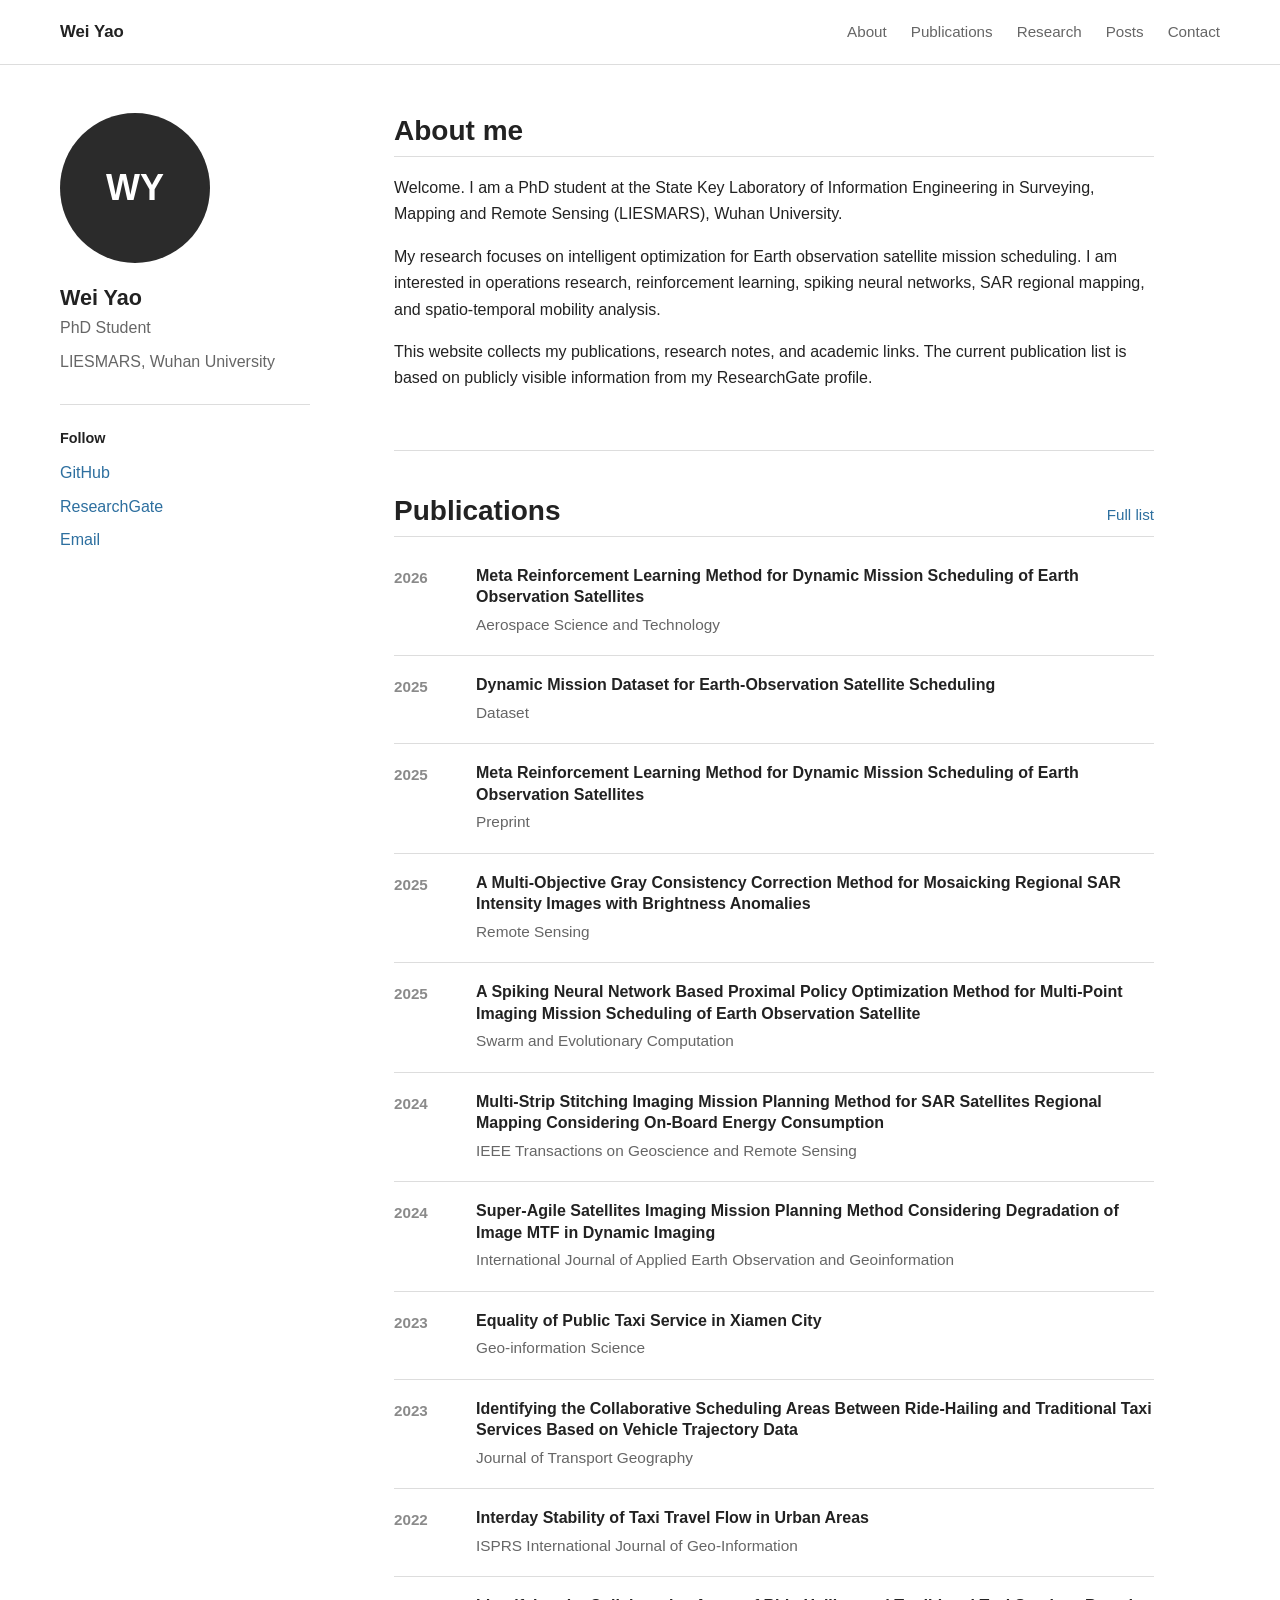
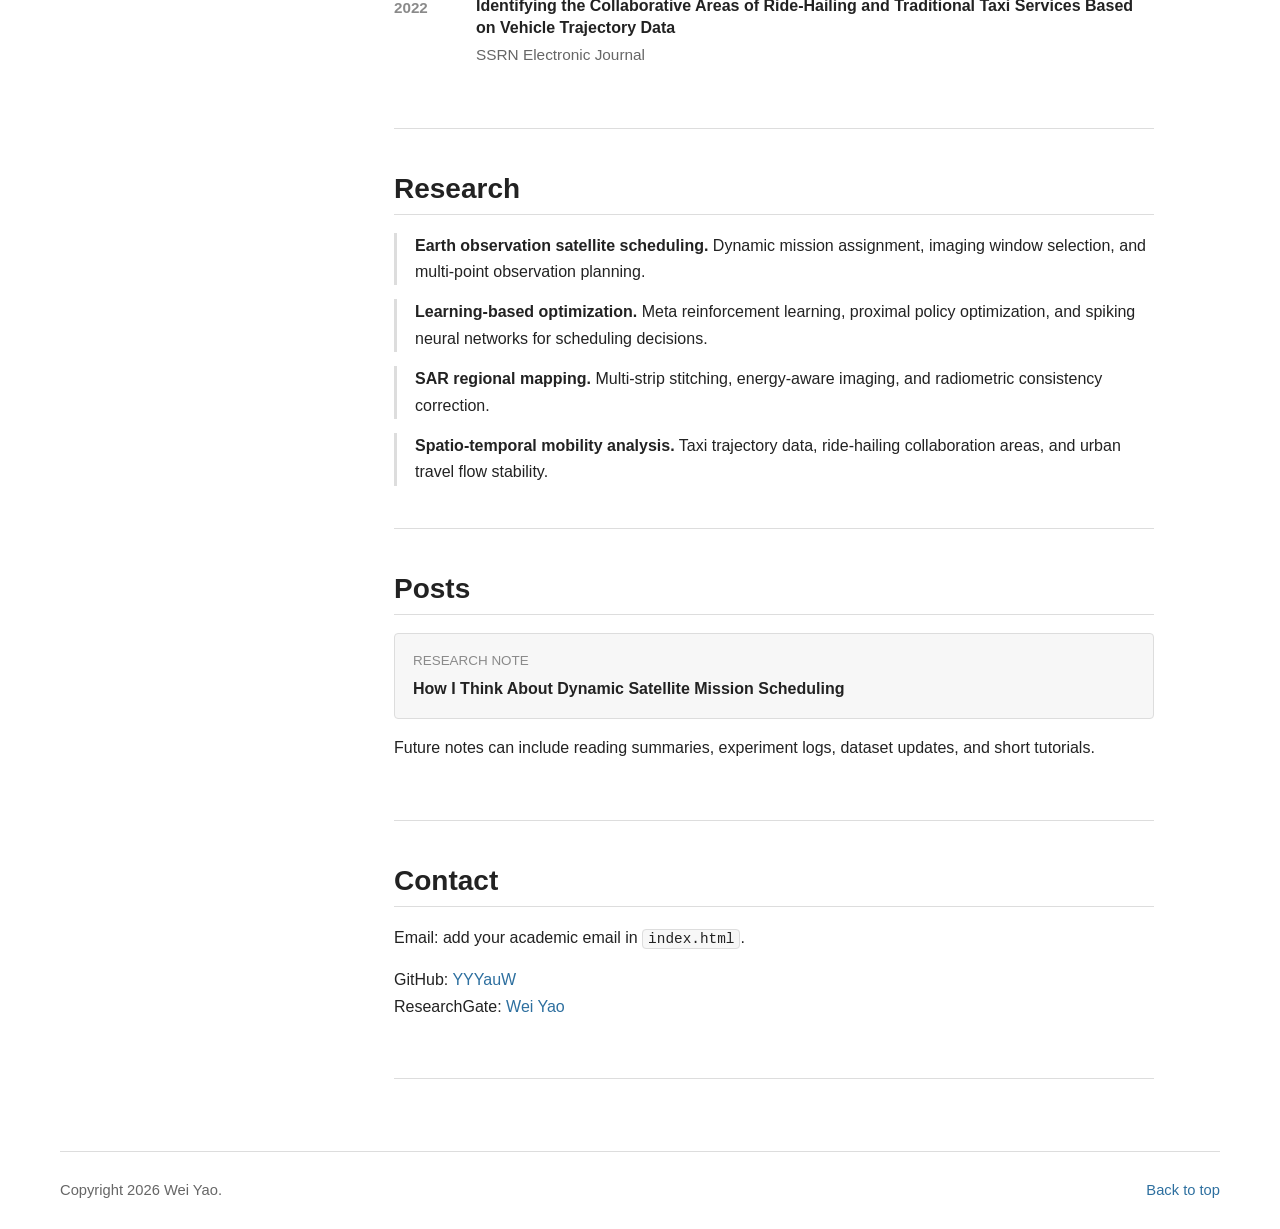
==== commit 722e1350: "Adopt minimalist academic layout" ====
--- a/index.html
+++ b/index.html
@@ -17,309 +17,251 @@
     <link rel="stylesheet" href="styles.css" />
   </head>
   <body>
-    <header class="site-header" id="top">
-      <a class="brand" href="#top" aria-label="Back to top">
-        <span class="brand-mark">WY</span>
-        <span>Wei Yao</span>
-      </a>
-      <nav class="site-nav" aria-label="Primary navigation">
-        <a href="#research">Research</a>
-        <a href="#publications">Publications</a>
-        <a href="#blog">Blog</a>
-        <a href="#contact">Contact</a>
-      </nav>
+    <header class="masthead" id="top">
+      <div class="masthead-inner">
+        <a class="site-title" href="#top">Wei Yao</a>
+        <nav class="site-nav" aria-label="Primary navigation">
+          <a href="#about">About</a>
+          <a href="#publications">Publications</a>
+          <a href="#research">Research</a>
+          <a href="#posts">Posts</a>
+          <a href="#contact">Contact</a>
+        </nav>
+      </div>
     </header>
 
-    <main>
-      <section class="hero" aria-label="Academic profile">
-        <div class="hero-content">
-          <p class="eyebrow">PhD Student / LIESMARS / Wuhan University</p>
-          <h1>Wei Yao</h1>
-          <p class="hero-copy">
-            I work on operations research and intelligent optimization for Earth
-            observation satellite mission scheduling, with interests in
-            reinforcement learning, spiking neural networks, SAR imaging
-            planning, and spatio-temporal mobility analysis.
-          </p>
-          <div class="hero-actions" aria-label="Profile links">
-            <a class="button primary" href="#publications">Publications</a>
-            <a
-              class="button secondary"
-              href="https://www.researchgate.net/profile/Wei-Yao-58"
-              target="_blank"
-              rel="noreferrer"
-            >
-              ResearchGate
-            </a>
-          </div>
-        </div>
-        <aside class="profile-summary" aria-label="Research summary">
-          <dl>
-            <div>
-              <dt>Affiliation</dt>
-              <dd>LIESMARS, Wuhan University</dd>
-            </div>
-            <div>
-              <dt>Focus</dt>
-              <dd>Satellite scheduling and intelligent optimization</dd>
-            </div>
-            <div>
-              <dt>Publications</dt>
-              <dd>11 works listed on ResearchGate</dd>
-            </div>
-          </dl>
-        </aside>
-      </section>
-
-      <section class="quick-facts" aria-label="Research snapshot">
-        <div>
-          <strong>11</strong>
-          <span>Publications</span>
-        </div>
-        <div>
-          <strong>4</strong>
-          <span>Research themes</span>
-        </div>
-        <div>
-          <strong>2022-2026</strong>
-          <span>Recent publication window</span>
-        </div>
-      </section>
-
-      <section class="section intro" id="about">
-        <div class="section-heading">
-          <p class="eyebrow">About</p>
-          <h2>Optimization for intelligent Earth observation mission planning.</h2>
-        </div>
-        <div class="intro-grid">
-          <p>
-            I am a PhD student at the State Key Laboratory of Information
-            Engineering in Surveying, Mapping and Remote Sensing (LIESMARS),
-            Wuhan University.
-          </p>
-          <p>
-            My research explores how optimization models and learning-based
-            methods can support dynamic Earth observation mission scheduling,
-            SAR regional mapping, and spatio-temporal mobility analysis.
-          </p>
-        </div>
-      </section>
-
-      <section class="section" id="research">
-        <div class="section-heading">
-          <p class="eyebrow">Research</p>
-          <h2>Research Interests</h2>
-        </div>
-        <div class="research-grid">
-          <article>
-            <span>01</span>
-            <h3>Satellite Mission Scheduling</h3>
-            <p>
-              Dynamic task assignment, imaging window selection, and
-              multi-point observation planning for agile Earth observation
-              satellites.
-            </p>
-          </article>
-          <article>
-            <span>02</span>
-            <h3>Learning-Based Optimization</h3>
-            <p>
-              Meta reinforcement learning, proximal policy optimization, and
-              spiking neural networks for complex scheduling decisions.
-            </p>
-          </article>
-          <article>
-            <span>03</span>
-            <h3>SAR Regional Mapping</h3>
-            <p>
-              Multi-strip stitching, energy-aware imaging plans, and radiometric
-              consistency correction for SAR intensity images.
-            </p>
-          </article>
-          <article>
-            <span>04</span>
-            <h3>Spatio-Temporal Mobility</h3>
-            <p>
-              Taxi trajectory analysis, ride-hailing collaboration areas, and
-              interday stability of urban travel flows.
-            </p>
-          </article>
-        </div>
-      </section>
-
-      <section class="section" id="publications">
-        <div class="section-heading split">
-          <div>
-            <p class="eyebrow">Publications</p>
-            <h2>Selected Works</h2>
-          </div>
-          <a
-            class="text-link"
-            href="https://www.researchgate.net/profile/Wei-Yao-58"
-            target="_blank"
-            rel="noreferrer"
-          >
-            Full list on ResearchGate
-          </a>
-        </div>
-
-        <ol class="publication-list">
-          <li>
-            <span class="pub-year">2026</span>
-            <div>
-              <h3>
-                Meta Reinforcement Learning Method for Dynamic Mission
-                Scheduling of Earth Observation Satellites
-              </h3>
-              <p>Aerospace Science and Technology - Article</p>
-            </div>
-          </li>
-          <li>
-            <span class="pub-year">2025</span>
-            <div>
-              <h3>Dynamic Mission Dataset for Earth-Observation Satellite Scheduling</h3>
-              <p>Dataset</p>
-            </div>
-          </li>
-          <li>
-            <span class="pub-year">2025</span>
-            <div>
-              <h3>
-                Meta Reinforcement Learning Method for Dynamic Mission
-                Scheduling of Earth Observation Satellites
-              </h3>
-              <p>Preprint</p>
-            </div>
-          </li>
-          <li>
-            <span class="pub-year">2025</span>
-            <div>
-              <h3>
-                A Multi-Objective Gray Consistency Correction Method for
-                Mosaicking Regional SAR Intensity Images with Brightness
-                Anomalies
-              </h3>
-              <p>Remote Sensing - Article</p>
-            </div>
-          </li>
-          <li>
-            <span class="pub-year">2025</span>
-            <div>
-              <h3>
-                A Spiking Neural Network Based Proximal Policy Optimization
-                Method for Multi-Point Imaging Mission Scheduling of Earth
-                Observation Satellite
-              </h3>
-              <p>Swarm and Evolutionary Computation - Article</p>
-            </div>
-          </li>
-          <li>
-            <span class="pub-year">2024</span>
-            <div>
-              <h3>
-                Multi-Strip Stitching Imaging Mission Planning Method for SAR
-                Satellites Regional Mapping Considering On-Board Energy
-                Consumption
-              </h3>
-              <p>IEEE Transactions on Geoscience and Remote Sensing - Article</p>
-            </div>
-          </li>
-          <li>
-            <span class="pub-year">2024</span>
-            <div>
-              <h3>
-                Super-Agile Satellites Imaging Mission Planning Method
-                Considering Degradation of Image MTF in Dynamic Imaging
-              </h3>
-              <p>International Journal of Applied Earth Observation and Geoinformation - Article</p>
-            </div>
-          </li>
-          <li>
-            <span class="pub-year">2023</span>
-            <div>
-              <h3>Equality of Public Taxi Service in Xiamen City</h3>
-              <p>Geo-information Science - Article</p>
-            </div>
-          </li>
-          <li>
-            <span class="pub-year">2023</span>
-            <div>
-              <h3>
-                Identifying the Collaborative Scheduling Areas Between
-                Ride-Hailing and Traditional Taxi Services Based on Vehicle
-                Trajectory Data
-              </h3>
-              <p>Journal of Transport Geography - Article</p>
-            </div>
-          </li>
-          <li>
-            <span class="pub-year">2022</span>
-            <div>
-              <h3>Interday Stability of Taxi Travel Flow in Urban Areas</h3>
-              <p>ISPRS International Journal of Geo-Information - Article</p>
-            </div>
-          </li>
-          <li>
-            <span class="pub-year">2022</span>
-            <div>
-              <h3>
-                Identifying the Collaborative Areas of Ride-Hailing and
-                Traditional Taxi Services Based on Vehicle Trajectory Data
-              </h3>
-              <p>SSRN Electronic Journal - Article</p>
-            </div>
-          </li>
-        </ol>
-      </section>
-
-      <section class="section" id="blog">
-        <div class="section-heading">
-          <p class="eyebrow">Blog</p>
-          <h2>Research Notes</h2>
-        </div>
-        <div class="blog-grid">
-          <a class="post-card" href="posts/satellite-scheduling.html">
-            <span>Research Note</span>
-            <h3>How I Think About Dynamic Satellite Mission Scheduling</h3>
-            <p>
-              A short opening note for future posts on scheduling models,
-              reinforcement learning, and Earth observation applications.
-            </p>
-          </a>
-          <a class="post-card muted" href="#contact">
-            <span>Coming Next</span>
-            <h3>Reading Notes and Experiment Logs</h3>
-            <p>
-              Use this space for paper notes, dataset updates, code releases,
-              and reproducible experiment summaries.
-            </p>
-          </a>
-        </div>
-      </section>
-
-      <section class="section contact" id="contact">
-        <div class="section-heading">
-          <p class="eyebrow">Contact</p>
-          <h2>Links</h2>
-        </div>
-        <div class="contact-list">
+    <main class="page">
+      <aside class="sidebar" aria-label="Profile">
+        <div class="profile-mark" aria-hidden="true">WY</div>
+        <h1>Wei Yao</h1>
+        <p class="role">PhD Student</p>
+        <p class="affiliation">LIESMARS, Wuhan University</p>
+
+        <div class="follow">
+          <h2>Follow</h2>
           <a href="https://github.com/YYYauW" target="_blank" rel="noreferrer">
-            GitHub - YYYauW
+            GitHub
           </a>
           <a
             href="https://www.researchgate.net/profile/Wei-Yao-58"
             target="_blank"
             rel="noreferrer"
           >
-            ResearchGate - Wei Yao
+            ResearchGate
           </a>
-          <span>Email - add your academic email in index.html</span>
+          <a href="#contact">Email</a>
         </div>
-      </section>
+      </aside>
+
+      <article class="content">
+        <section class="section" id="about">
+          <h2>About me</h2>
+          <p>
+            Welcome. I am a PhD student at the State Key Laboratory of
+            Information Engineering in Surveying, Mapping and Remote Sensing
+            (LIESMARS), Wuhan University.
+          </p>
+          <p>
+            My research focuses on intelligent optimization for Earth observation
+            satellite mission scheduling. I am interested in operations
+            research, reinforcement learning, spiking neural networks, SAR
+            regional mapping, and spatio-temporal mobility analysis.
+          </p>
+          <p>
+            This website collects my publications, research notes, and academic
+            links. The current publication list is based on publicly visible
+            information from my ResearchGate profile.
+          </p>
+        </section>
+
+        <section class="section" id="publications">
+          <div class="section-header">
+            <h2>Publications</h2>
+            <a
+              href="https://www.researchgate.net/profile/Wei-Yao-58"
+              target="_blank"
+              rel="noreferrer"
+            >
+              Full list
+            </a>
+          </div>
+
+          <ol class="publication-list">
+            <li>
+              <span>2026</span>
+              <div>
+                <h3>
+                  Meta Reinforcement Learning Method for Dynamic Mission
+                  Scheduling of Earth Observation Satellites
+                </h3>
+                <p>Aerospace Science and Technology</p>
+              </div>
+            </li>
+            <li>
+              <span>2025</span>
+              <div>
+                <h3>Dynamic Mission Dataset for Earth-Observation Satellite Scheduling</h3>
+                <p>Dataset</p>
+              </div>
+            </li>
+            <li>
+              <span>2025</span>
+              <div>
+                <h3>
+                  Meta Reinforcement Learning Method for Dynamic Mission
+                  Scheduling of Earth Observation Satellites
+                </h3>
+                <p>Preprint</p>
+              </div>
+            </li>
+            <li>
+              <span>2025</span>
+              <div>
+                <h3>
+                  A Multi-Objective Gray Consistency Correction Method for
+                  Mosaicking Regional SAR Intensity Images with Brightness
+                  Anomalies
+                </h3>
+                <p>Remote Sensing</p>
+              </div>
+            </li>
+            <li>
+              <span>2025</span>
+              <div>
+                <h3>
+                  A Spiking Neural Network Based Proximal Policy Optimization
+                  Method for Multi-Point Imaging Mission Scheduling of Earth
+                  Observation Satellite
+                </h3>
+                <p>Swarm and Evolutionary Computation</p>
+              </div>
+            </li>
+            <li>
+              <span>2024</span>
+              <div>
+                <h3>
+                  Multi-Strip Stitching Imaging Mission Planning Method for SAR
+                  Satellites Regional Mapping Considering On-Board Energy
+                  Consumption
+                </h3>
+                <p>IEEE Transactions on Geoscience and Remote Sensing</p>
+              </div>
+            </li>
+            <li>
+              <span>2024</span>
+              <div>
+                <h3>
+                  Super-Agile Satellites Imaging Mission Planning Method
+                  Considering Degradation of Image MTF in Dynamic Imaging
+                </h3>
+                <p>International Journal of Applied Earth Observation and Geoinformation</p>
+              </div>
+            </li>
+            <li>
+              <span>2023</span>
+              <div>
+                <h3>Equality of Public Taxi Service in Xiamen City</h3>
+                <p>Geo-information Science</p>
+              </div>
+            </li>
+            <li>
+              <span>2023</span>
+              <div>
+                <h3>
+                  Identifying the Collaborative Scheduling Areas Between
+                  Ride-Hailing and Traditional Taxi Services Based on Vehicle
+                  Trajectory Data
+                </h3>
+                <p>Journal of Transport Geography</p>
+              </div>
+            </li>
+            <li>
+              <span>2022</span>
+              <div>
+                <h3>Interday Stability of Taxi Travel Flow in Urban Areas</h3>
+                <p>ISPRS International Journal of Geo-Information</p>
+              </div>
+            </li>
+            <li>
+              <span>2022</span>
+              <div>
+                <h3>
+                  Identifying the Collaborative Areas of Ride-Hailing and
+                  Traditional Taxi Services Based on Vehicle Trajectory Data
+                </h3>
+                <p>SSRN Electronic Journal</p>
+              </div>
+            </li>
+          </ol>
+        </section>
+
+        <section class="section" id="research">
+          <h2>Research</h2>
+          <ul class="plain-list">
+            <li>
+              <strong>Earth observation satellite scheduling.</strong>
+              Dynamic mission assignment, imaging window selection, and
+              multi-point observation planning.
+            </li>
+            <li>
+              <strong>Learning-based optimization.</strong>
+              Meta reinforcement learning, proximal policy optimization, and
+              spiking neural networks for scheduling decisions.
+            </li>
+            <li>
+              <strong>SAR regional mapping.</strong>
+              Multi-strip stitching, energy-aware imaging, and radiometric
+              consistency correction.
+            </li>
+            <li>
+              <strong>Spatio-temporal mobility analysis.</strong>
+              Taxi trajectory data, ride-hailing collaboration areas, and urban
+              travel flow stability.
+            </li>
+          </ul>
+        </section>
+
+        <section class="section" id="posts">
+          <h2>Posts</h2>
+          <div class="post-list">
+            <a href="posts/satellite-scheduling.html">
+              <span>Research note</span>
+              <strong>How I Think About Dynamic Satellite Mission Scheduling</strong>
+            </a>
+            <p>
+              Future notes can include reading summaries, experiment logs,
+              dataset updates, and short tutorials.
+            </p>
+          </div>
+        </section>
+
+        <section class="section" id="contact">
+          <h2>Contact</h2>
+          <p>
+            Email: add your academic email in
+            <code>index.html</code>.
+          </p>
+          <p>
+            GitHub:
+            <a href="https://github.com/YYYauW" target="_blank" rel="noreferrer">
+              YYYauW
+            </a>
+            <br />
+            ResearchGate:
+            <a
+              href="https://www.researchgate.net/profile/Wei-Yao-58"
+              target="_blank"
+              rel="noreferrer"
+            >
+              Wei Yao
+            </a>
+          </p>
+        </section>
+      </article>
     </main>
 
     <footer class="site-footer">
-      <p>Copyright <span id="year"></span> Wei Yao. Built for GitHub Pages.</p>
+      <p>Copyright <span id="year"></span> Wei Yao.</p>
       <a href="#top">Back to top</a>
     </footer>
 
--- a/styles.css
+++ b/styles.css
@@ -1,12 +1,11 @@
 :root {
-  --ink: #1f252b;
-  --muted: #66717a;
-  --line: #e2e6e9;
-  --paper: #f7f7f4;
-  --white: #ffffff;
-  --accent: #7a5a2e;
-  --accent-dark: #2f5d50;
-  --soft: #eef2ef;
+  --ink: #222222;
+  --muted: #666666;
+  --faint: #8a8a8a;
+  --line: #dddddd;
+  --paper: #ffffff;
+  --soft: #f7f7f7;
+  --link: #2d6f9f;
 }
 
 * {
@@ -22,416 +21,368 @@
   color: var(--ink);
   background: var(--paper);
   font-family:
-    Inter, ui-sans-serif, system-ui, -apple-system, BlinkMacSystemFont, "Segoe UI",
-    Arial, sans-serif;
+    -apple-system, BlinkMacSystemFont, "Segoe UI", Roboto, Helvetica, Arial,
+    sans-serif;
+  font-size: 16px;
   line-height: 1.65;
+  overflow-x: hidden;
 }
 
 a {
-  color: inherit;
-}
-
-.site-header {
-  position: sticky;
-  top: 0;
-  z-index: 20;
+  color: var(--link);
+  text-decoration: none;
+}
+
+a:hover {
+  text-decoration: underline;
+}
+
+.masthead {
+  border-bottom: 1px solid var(--line);
+  background: var(--paper);
+}
+
+.masthead-inner {
   display: flex;
   align-items: center;
   justify-content: space-between;
   gap: 24px;
-  min-height: 68px;
-  padding: 12px clamp(20px, 5vw, 72px);
-  background: rgba(247, 247, 244, 0.9);
-  border-bottom: 1px solid var(--line);
-  backdrop-filter: blur(14px);
-}
-
-.brand,
-.site-nav,
-.hero-actions,
-.contact-list,
+  width: min(1160px, calc(100% - 40px));
+  min-height: 64px;
+  margin: 0 auto;
+}
+
+.site-title {
+  color: var(--ink);
+  font-size: 1.05rem;
+  font-weight: 700;
+}
+
+.site-title:hover {
+  text-decoration: none;
+}
+
+.site-nav {
+  display: flex;
+  flex-wrap: wrap;
+  justify-content: flex-end;
+  gap: 4px 24px;
+  font-size: 0.95rem;
+}
+
+.site-nav a {
+  color: var(--muted);
+}
+
+.site-nav a:hover {
+  color: var(--ink);
+}
+
+.page {
+  display: grid;
+  grid-template-columns: 250px minmax(0, 760px);
+  gap: clamp(34px, 7vw, 84px);
+  width: min(1160px, calc(100% - 40px));
+  max-width: calc(100vw - 40px);
+  margin: 0 auto;
+  padding: 48px 0 72px;
+}
+
+.sidebar {
+  align-self: start;
+  position: sticky;
+  top: 28px;
+}
+
+.profile-mark {
+  display: grid;
+  width: 150px;
+  height: 150px;
+  margin-bottom: 22px;
+  place-items: center;
+  color: var(--paper);
+  background: #2b2b2b;
+  border-radius: 50%;
+  font-size: 2.25rem;
+  font-weight: 700;
+  letter-spacing: 0;
+}
+
+.sidebar h1 {
+  margin: 0 0 4px;
+  color: var(--ink);
+  font-size: 1.35rem;
+  line-height: 1.2;
+}
+
+.role,
+.affiliation {
+  margin: 0;
+  color: var(--muted);
+}
+
+.affiliation {
+  margin-top: 8px;
+}
+
+.follow {
+  margin-top: 28px;
+  padding-top: 22px;
+  border-top: 1px solid var(--line);
+}
+
+.follow h2 {
+  margin: 0 0 10px;
+  color: var(--ink);
+  font-size: 0.9rem;
+}
+
+.follow a {
+  display: block;
+  width: max-content;
+  margin: 7px 0;
+}
+
+.content {
+  min-width: 0;
+  overflow-wrap: break-word;
+}
+
+.section {
+  min-width: 0;
+  padding: 0 0 42px;
+  margin-bottom: 42px;
+  border-bottom: 1px solid var(--line);
+}
+
+.section:last-child {
+  margin-bottom: 0;
+}
+
+.section h2 {
+  margin: 0 0 18px;
+  padding-bottom: 8px;
+  color: var(--ink);
+  border-bottom: 1px solid var(--line);
+  font-size: 1.75rem;
+  line-height: 1.25;
+  font-weight: 700;
+}
+
+.section p {
+  margin: 0 0 16px;
+}
+
+.section-header {
+  display: flex;
+  align-items: baseline;
+  justify-content: space-between;
+  gap: 24px;
+  margin-bottom: 10px;
+  border-bottom: 1px solid var(--line);
+}
+
+.section-header h2 {
+  margin: 0;
+  border-bottom: 0;
+}
+
+.section-header a {
+  flex: none;
+  font-size: 0.95rem;
+}
+
+.publication-list {
+  display: grid;
+  gap: 0;
+  padding: 0;
+  margin: 0;
+  list-style: none;
+}
+
+.publication-list li {
+  display: grid;
+  grid-template-columns: 64px minmax(0, 1fr);
+  gap: 18px;
+  padding: 18px 0;
+  border-bottom: 1px solid var(--line);
+}
+
+.publication-list li:last-child {
+  border-bottom: 0;
+}
+
+.publication-list span {
+  color: var(--faint);
+  font-size: 0.95rem;
+  font-weight: 700;
+}
+
+.publication-list h3 {
+  margin: 0 0 4px;
+  color: var(--ink);
+  font-size: 1rem;
+  line-height: 1.35;
+  font-weight: 700;
+}
+
+.publication-list p {
+  margin: 0;
+  color: var(--muted);
+  font-size: 0.96rem;
+}
+
+.plain-list {
+  display: grid;
+  gap: 14px;
+  padding: 0;
+  margin: 0;
+  list-style: none;
+}
+
+.plain-list li {
+  padding-left: 18px;
+  border-left: 3px solid var(--line);
+}
+
+.plain-list strong {
+  color: var(--ink);
+}
+
+.post-list {
+  display: grid;
+  gap: 16px;
+}
+
+.post-list a {
+  display: block;
+  padding: 16px 18px;
+  color: var(--ink);
+  background: var(--soft);
+  border: 1px solid var(--line);
+  border-radius: 4px;
+}
+
+.post-list a:hover {
+  border-color: #b8b8b8;
+  text-decoration: none;
+}
+
+.post-list span {
+  display: block;
+  margin-bottom: 4px;
+  color: var(--faint);
+  font-size: 0.84rem;
+  text-transform: uppercase;
+}
+
+code {
+  padding: 1px 5px;
+  background: var(--soft);
+  border: 1px solid var(--line);
+  border-radius: 4px;
+  font-family: "SFMono-Regular", Consolas, "Liberation Mono", monospace;
+  font-size: 0.9em;
+}
+
 .site-footer {
   display: flex;
   align-items: center;
-}
-
-.brand {
-  gap: 12px;
-  font-weight: 760;
-  text-decoration: none;
-}
-
-.brand-mark {
-  display: inline-grid;
-  width: 40px;
-  height: 40px;
-  place-items: center;
-  color: var(--white);
-  background: var(--ink);
-  border-radius: 50%;
-  font-size: 0.78rem;
-  letter-spacing: 0;
-}
-
-.site-nav {
-  flex-wrap: wrap;
-  justify-content: flex-end;
-  gap: 6px 18px;
-  color: var(--muted);
-  font-size: 0.94rem;
-}
-
-.site-nav a,
-.text-link,
-.site-footer a {
-  text-decoration: none;
-}
-
-.site-nav a:hover,
-.text-link:hover,
-.site-footer a:hover {
-  color: var(--accent-dark);
-}
-
-.hero {
-  display: grid;
-  grid-template-columns: minmax(0, 1.4fr) minmax(280px, 0.6fr);
-  gap: clamp(32px, 6vw, 88px);
-  width: min(1120px, calc(100% - 40px));
-  margin: 0 auto;
-  padding: clamp(72px, 10vw, 132px) 0 clamp(56px, 8vw, 96px);
-}
-
-.hero-content {
-  align-self: center;
-}
-
-.eyebrow {
-  margin: 0 0 12px;
-  color: var(--accent);
-  font-size: 0.78rem;
-  font-weight: 760;
-  letter-spacing: 0;
-  text-transform: uppercase;
-}
-
-.hero h1 {
-  margin: 0;
-  max-width: 680px;
-  font-size: clamp(3.6rem, 9vw, 7.6rem);
-  line-height: 0.95;
-  letter-spacing: 0;
-}
-
-.hero-copy {
-  max-width: 720px;
-  margin: 26px 0 0;
-  color: var(--muted);
-  font-size: clamp(1.05rem, 1.6vw, 1.22rem);
-}
-
-.hero-actions {
-  flex-wrap: wrap;
-  gap: 12px;
-  margin-top: 34px;
-}
-
-.button {
-  display: inline-flex;
-  align-items: center;
-  justify-content: center;
-  min-height: 44px;
-  padding: 10px 18px;
-  border: 1px solid var(--ink);
-  border-radius: 8px;
-  font-weight: 720;
-  text-decoration: none;
-}
-
-.button.primary {
-  color: var(--white);
-  background: var(--ink);
-}
-
-.button.secondary {
-  color: var(--ink);
-  background: transparent;
-}
-
-.profile-summary {
-  align-self: end;
-  padding: 24px;
-  background: var(--white);
-  border: 1px solid var(--line);
-  border-radius: 8px;
-}
-
-.profile-summary dl {
-  display: grid;
-  gap: 18px;
-  margin: 0;
-}
-
-.profile-summary dt {
-  color: var(--accent);
-  font-size: 0.76rem;
-  font-weight: 760;
-  text-transform: uppercase;
-}
-
-.profile-summary dd {
-  margin: 4px 0 0;
-  color: var(--ink);
-}
-
-.quick-facts {
-  display: grid;
-  grid-template-columns: repeat(3, minmax(0, 1fr));
-  border-top: 1px solid var(--line);
-  border-bottom: 1px solid var(--line);
-  background: var(--white);
-}
-
-.quick-facts div {
-  padding: 24px clamp(20px, 5vw, 72px);
-  border-right: 1px solid var(--line);
-}
-
-.quick-facts div:last-child {
-  border-right: 0;
-}
-
-.quick-facts strong {
-  display: block;
-  color: var(--ink);
-  font-size: clamp(1.45rem, 3vw, 2.2rem);
-  line-height: 1.1;
-}
-
-.quick-facts span {
-  display: block;
-  margin-top: 6px;
-  color: var(--muted);
-  font-size: 0.95rem;
-}
-
-.section {
-  width: min(1120px, calc(100% - 40px));
-  margin: 0 auto;
-  padding: clamp(56px, 8vw, 92px) 0;
-}
-
-.section + .section {
-  border-top: 1px solid var(--line);
-}
-
-.section-heading {
-  margin-bottom: 28px;
-}
-
-.section-heading h2 {
-  margin: 0;
-  max-width: 820px;
-  font-size: clamp(1.85rem, 3.4vw, 3rem);
-  line-height: 1.12;
-  letter-spacing: 0;
-}
-
-.section-heading.split {
-  display: flex;
-  align-items: end;
-  justify-content: space-between;
-  gap: 24px;
-}
-
-.text-link {
-  color: var(--accent-dark);
-  font-weight: 760;
-}
-
-.intro-grid {
-  display: grid;
-  grid-template-columns: minmax(0, 1fr) minmax(0, 1fr);
-  gap: 28px;
-  color: var(--muted);
-  font-size: 1.05rem;
-}
-
-.intro-grid p {
-  margin: 0;
-}
-
-.research-grid {
-  display: grid;
-  grid-template-columns: repeat(4, minmax(0, 1fr));
-  gap: 14px;
-}
-
-.research-grid article,
-.post-card {
-  padding: 22px;
-  background: var(--white);
-  border: 1px solid var(--line);
-  border-radius: 8px;
-}
-
-.research-grid article {
-  min-height: 250px;
-}
-
-.research-grid span,
-.post-card span {
-  color: var(--accent);
-  font-size: 0.78rem;
-  font-weight: 800;
-}
-
-.research-grid h3,
-.post-card h3,
-.publication-list h3 {
-  margin: 10px 0 8px;
-  line-height: 1.25;
-  letter-spacing: 0;
-}
-
-.research-grid p,
-.post-card p,
-.publication-list p {
-  margin: 0;
-  color: var(--muted);
-}
-
-.publication-list {
-  display: grid;
-  gap: 12px;
-  padding: 0;
-  margin: 0;
-  list-style: none;
-}
-
-.publication-list li {
-  display: grid;
-  grid-template-columns: 82px minmax(0, 1fr);
-  gap: 18px;
-  padding: 20px 0;
-  border-top: 1px solid var(--line);
-}
-
-.publication-list li:first-child {
-  border-top: 0;
-}
-
-.pub-year {
-  color: var(--accent-dark);
-  font-weight: 850;
-}
-
-.blog-grid {
-  display: grid;
-  grid-template-columns: repeat(2, minmax(0, 1fr));
-  gap: 18px;
-}
-
-.post-card {
-  display: block;
-  min-height: 210px;
-  color: inherit;
-  text-decoration: none;
-  transition:
-    border-color 160ms ease,
-    transform 160ms ease;
-}
-
-.post-card:hover {
-  border-color: rgba(47, 93, 80, 0.5);
-  transform: translateY(-2px);
-}
-
-.post-card.muted {
-  background: var(--soft);
-}
-
-.contact {
-  padding-bottom: 72px;
-}
-
-.contact-list {
-  flex-wrap: wrap;
-  gap: 12px;
-}
-
-.contact-list a,
-.contact-list span {
-  padding: 12px 16px;
-  background: var(--white);
-  border: 1px solid var(--line);
-  border-radius: 8px;
-  color: var(--ink);
-  font-weight: 700;
-  text-decoration: none;
-}
-
-.contact-list span {
-  color: var(--muted);
-}
-
-.site-footer {
   justify-content: space-between;
   gap: 18px;
-  padding: 28px clamp(20px, 5vw, 72px);
+  width: min(1160px, calc(100% - 40px));
+  margin: 0 auto;
+  padding: 26px 0;
   color: var(--muted);
-  background: var(--white);
   border-top: 1px solid var(--line);
+  font-size: 0.92rem;
 }
 
 .site-footer p {
   margin: 0;
 }
 
-.site-footer a {
-  color: var(--ink);
-}
-
-@media (max-width: 900px) {
-  .site-header {
+@media (max-width: 820px) {
+  .masthead-inner {
     align-items: flex-start;
     flex-direction: column;
+    justify-content: center;
+    padding: 14px 0;
   }
 
   .site-nav {
     justify-content: flex-start;
-  }
-
-  .hero,
-  .quick-facts,
-  .intro-grid,
-  .research-grid,
-  .blog-grid {
+    gap: 4px 18px;
+  }
+
+  .page {
     grid-template-columns: 1fr;
-  }
-
-  .profile-summary {
-    align-self: stretch;
-  }
-
-  .quick-facts div {
-    border-right: 0;
+    gap: 34px;
+    padding-top: 34px;
+  }
+
+  .sidebar {
+    position: static;
+    display: grid;
+    grid-template-columns: 104px minmax(0, 1fr);
+    gap: 0 20px;
+    align-items: center;
+    padding-bottom: 28px;
     border-bottom: 1px solid var(--line);
   }
 
-  .section-heading.split {
+  .profile-mark {
+    grid-row: span 3;
+    width: 104px;
+    height: 104px;
+    margin-bottom: 0;
+    font-size: 1.55rem;
+  }
+
+  .follow {
+    grid-column: 1 / -1;
+    margin-top: 20px;
+  }
+
+  .follow a {
+    display: inline-block;
+    margin: 4px 18px 4px 0;
+  }
+
+  .section-header {
     align-items: flex-start;
     flex-direction: column;
-  }
-}
-
-@media (max-width: 620px) {
-  .hero {
-    padding-top: 56px;
+    gap: 0;
+    padding-bottom: 8px;
+  }
+}
+
+@media (max-width: 560px) {
+  .masthead-inner,
+  .page,
+  .site-footer {
+    width: calc(100vw - 28px);
+    max-width: calc(100vw - 28px);
+  }
+
+  .sidebar {
+    grid-template-columns: 1fr;
+  }
+
+  .site-nav {
+    gap: 4px 12px;
+  }
+
+  .profile-mark {
+    grid-row: auto;
+    width: 96px;
+    height: 96px;
+    margin-bottom: 16px;
   }
 
   .publication-list li {
     grid-template-columns: 1fr;
+    gap: 5px;
   }
 
   .site-footer {
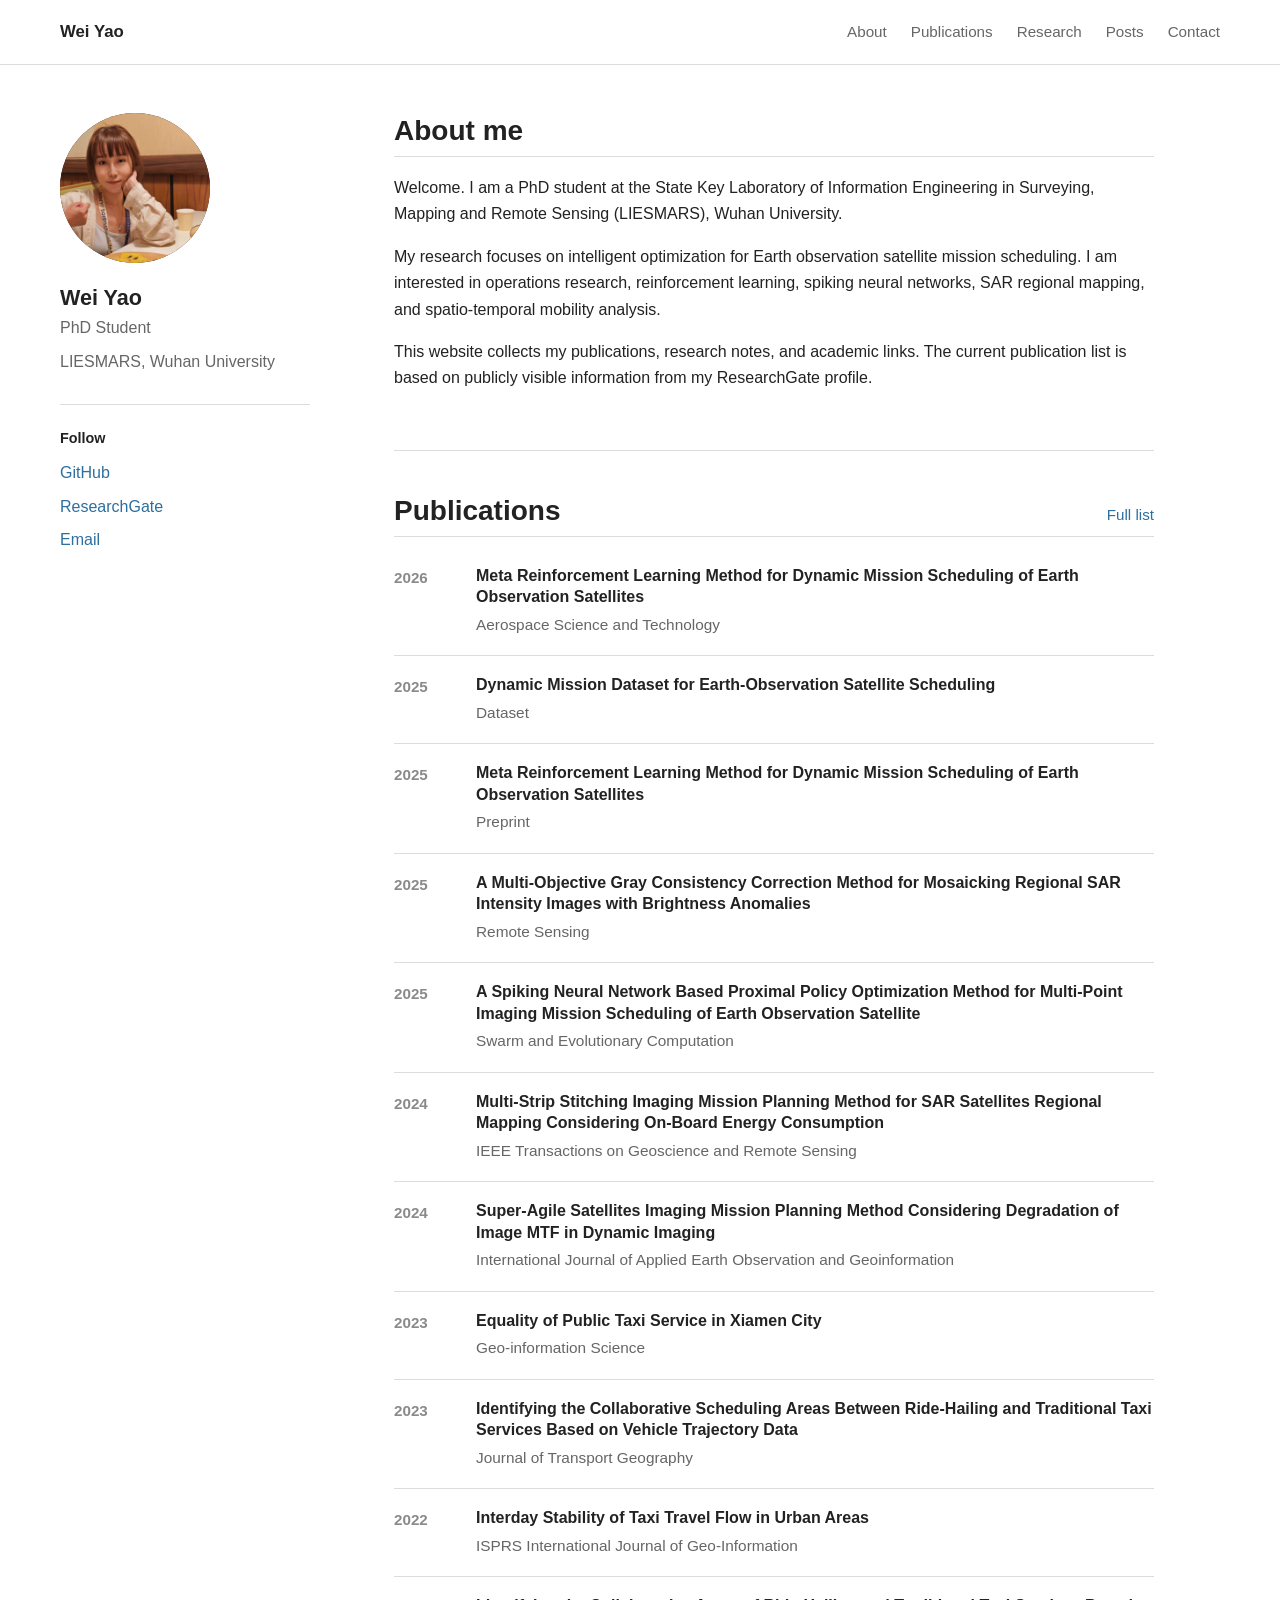
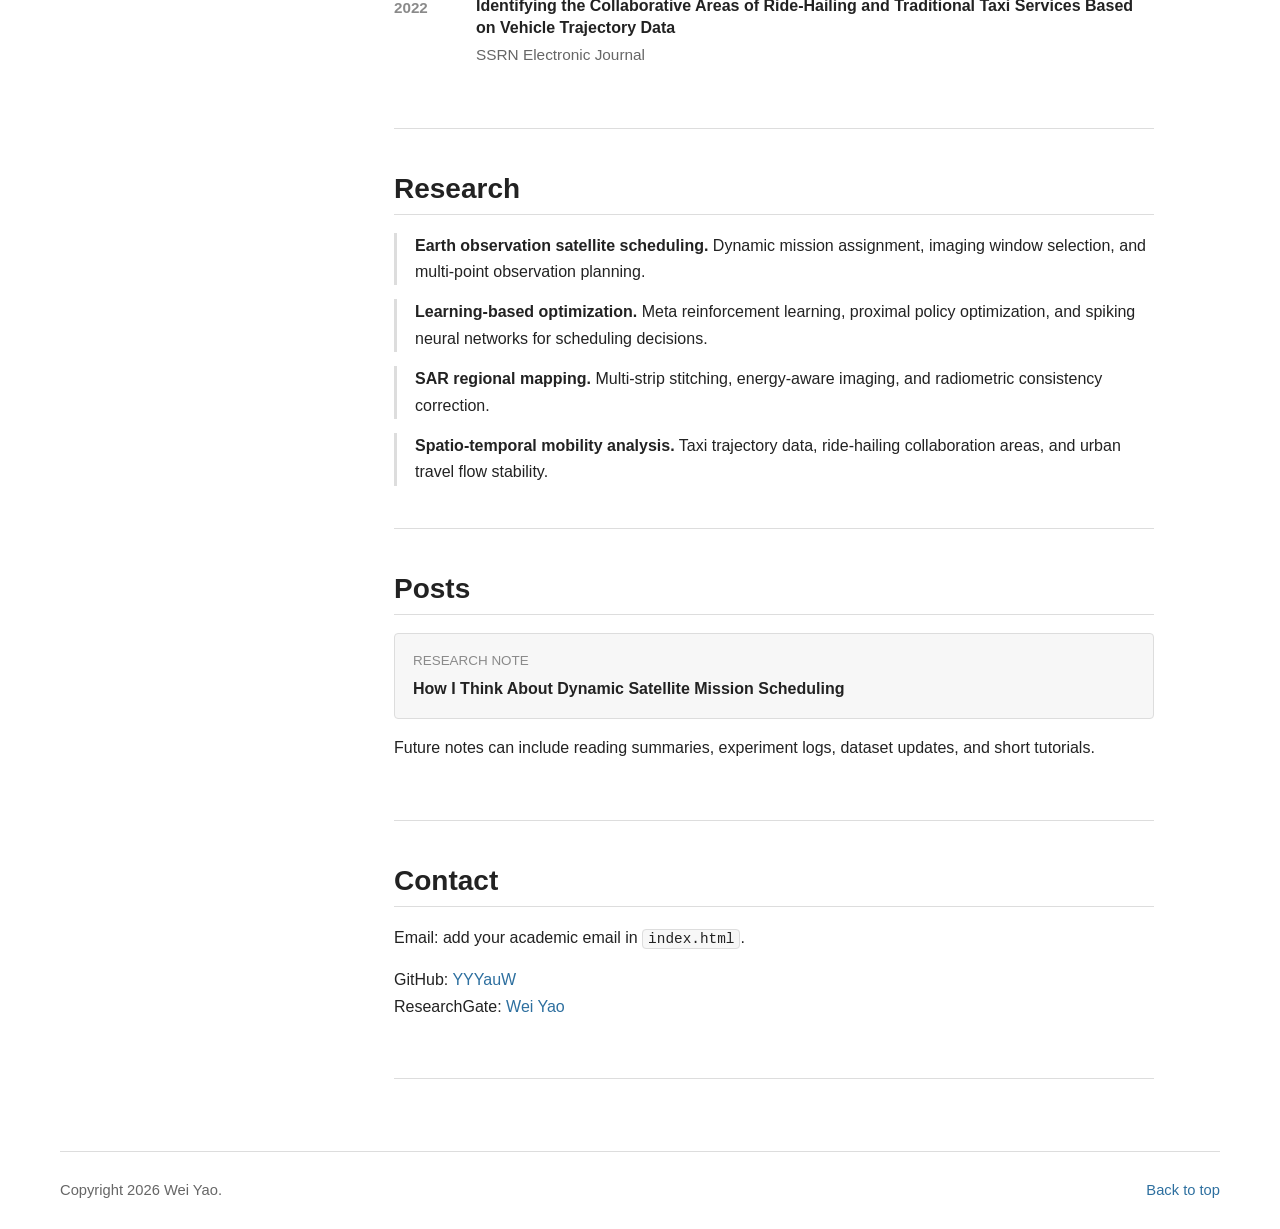
==== commit 23aae279: "Add profile avatar" ====
--- a/index.html
+++ b/index.html
@@ -32,7 +32,13 @@
 
     <main class="page">
       <aside class="sidebar" aria-label="Profile">
-        <div class="profile-mark" aria-hidden="true">WY</div>
+        <div class="profile-photo-wrap">
+          <img
+            class="profile-photo"
+            src="assets/avatar.jpg"
+            alt="Portrait of Wei Yao"
+          />
+        </div>
         <h1>Wei Yao</h1>
         <p class="role">PhD Student</p>
         <p class="affiliation">LIESMARS, Wuhan University</p>
--- a/styles.css
+++ b/styles.css
@@ -94,18 +94,22 @@
   top: 28px;
 }
 
-.profile-mark {
-  display: grid;
+.profile-photo-wrap {
   width: 150px;
   height: 150px;
   margin-bottom: 22px;
-  place-items: center;
-  color: var(--paper);
   background: #2b2b2b;
   border-radius: 50%;
-  font-size: 2.25rem;
-  font-weight: 700;
-  letter-spacing: 0;
+  overflow: hidden;
+}
+
+.profile-photo {
+  display: block;
+  width: 100%;
+  height: 100%;
+  object-fit: cover;
+  transform: scale(2.35);
+  transform-origin: 39% 37%;
 }
 
 .sidebar h1 {
@@ -331,12 +335,11 @@
     border-bottom: 1px solid var(--line);
   }
 
-  .profile-mark {
+  .profile-photo-wrap {
     grid-row: span 3;
     width: 104px;
     height: 104px;
     margin-bottom: 0;
-    font-size: 1.55rem;
   }
 
   .follow {
@@ -373,7 +376,7 @@
     gap: 4px 12px;
   }
 
-  .profile-mark {
+  .profile-photo-wrap {
     grid-row: auto;
     width: 96px;
     height: 96px;
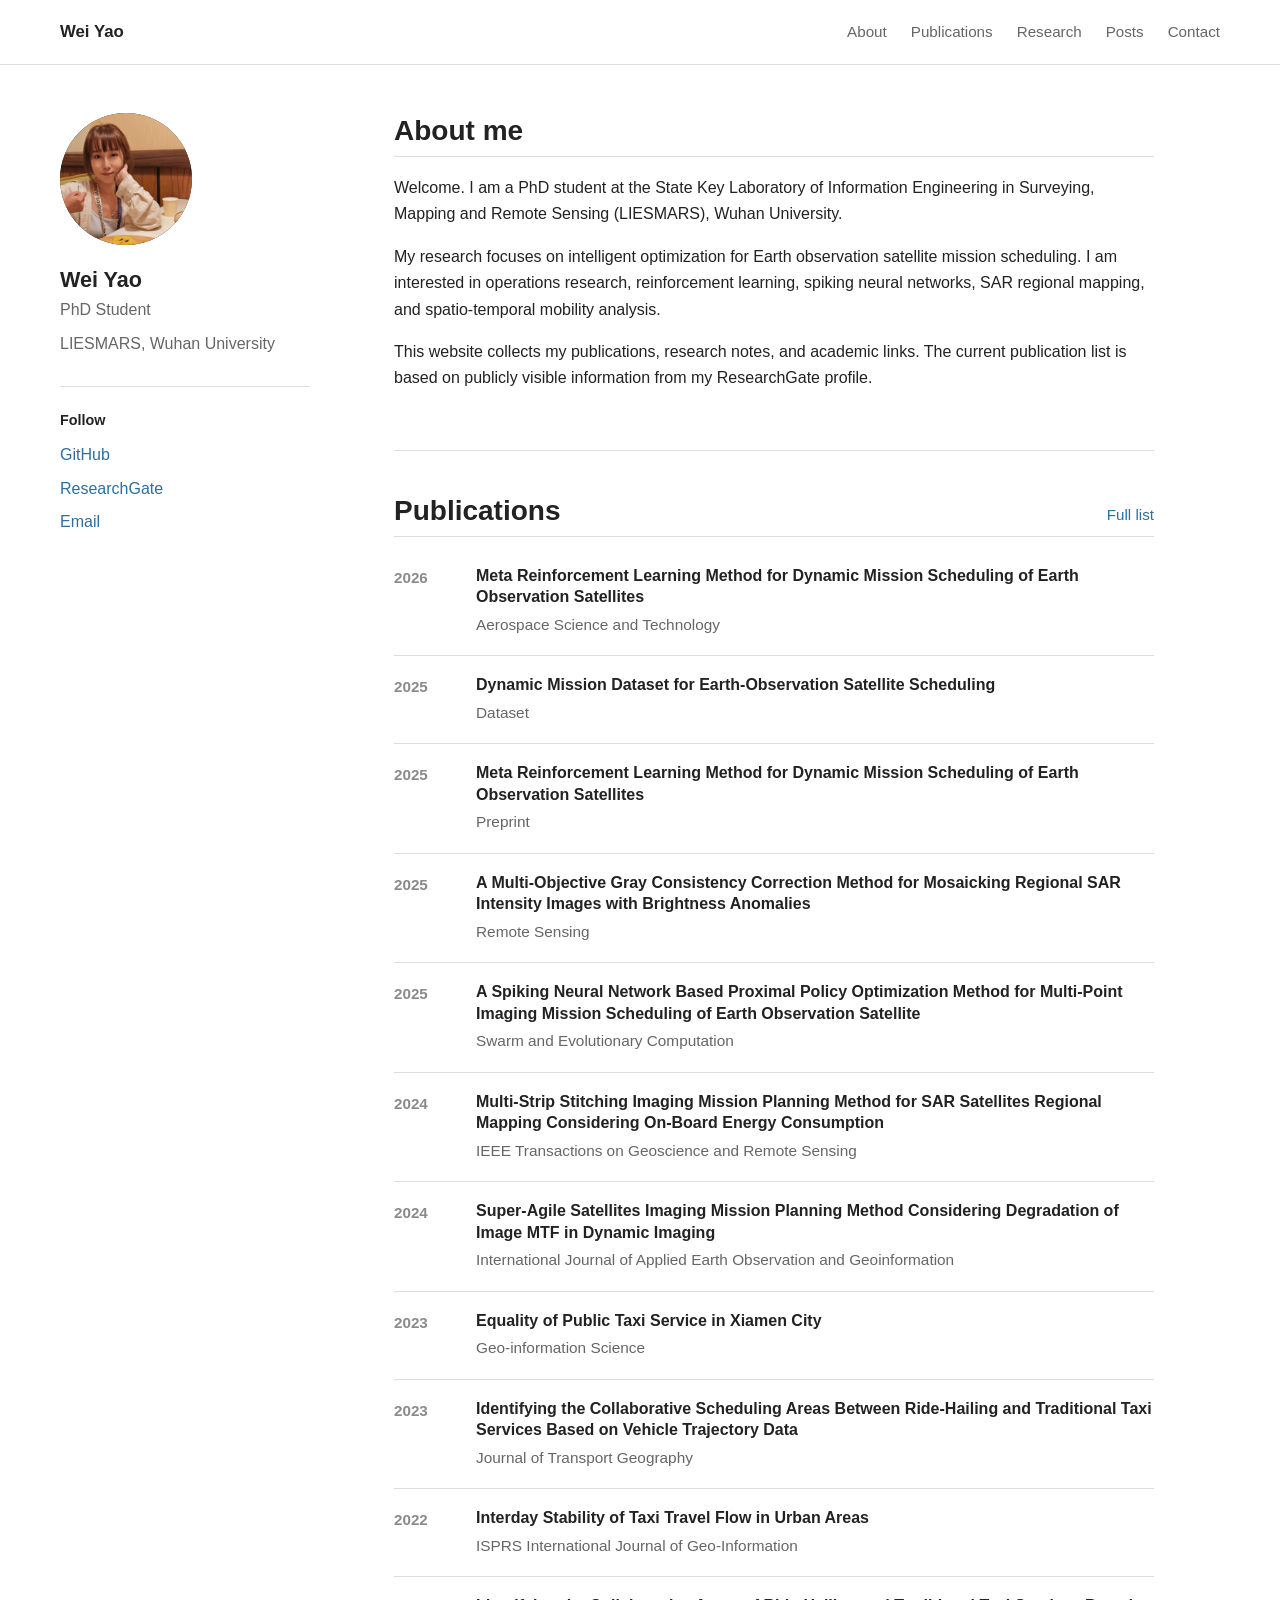
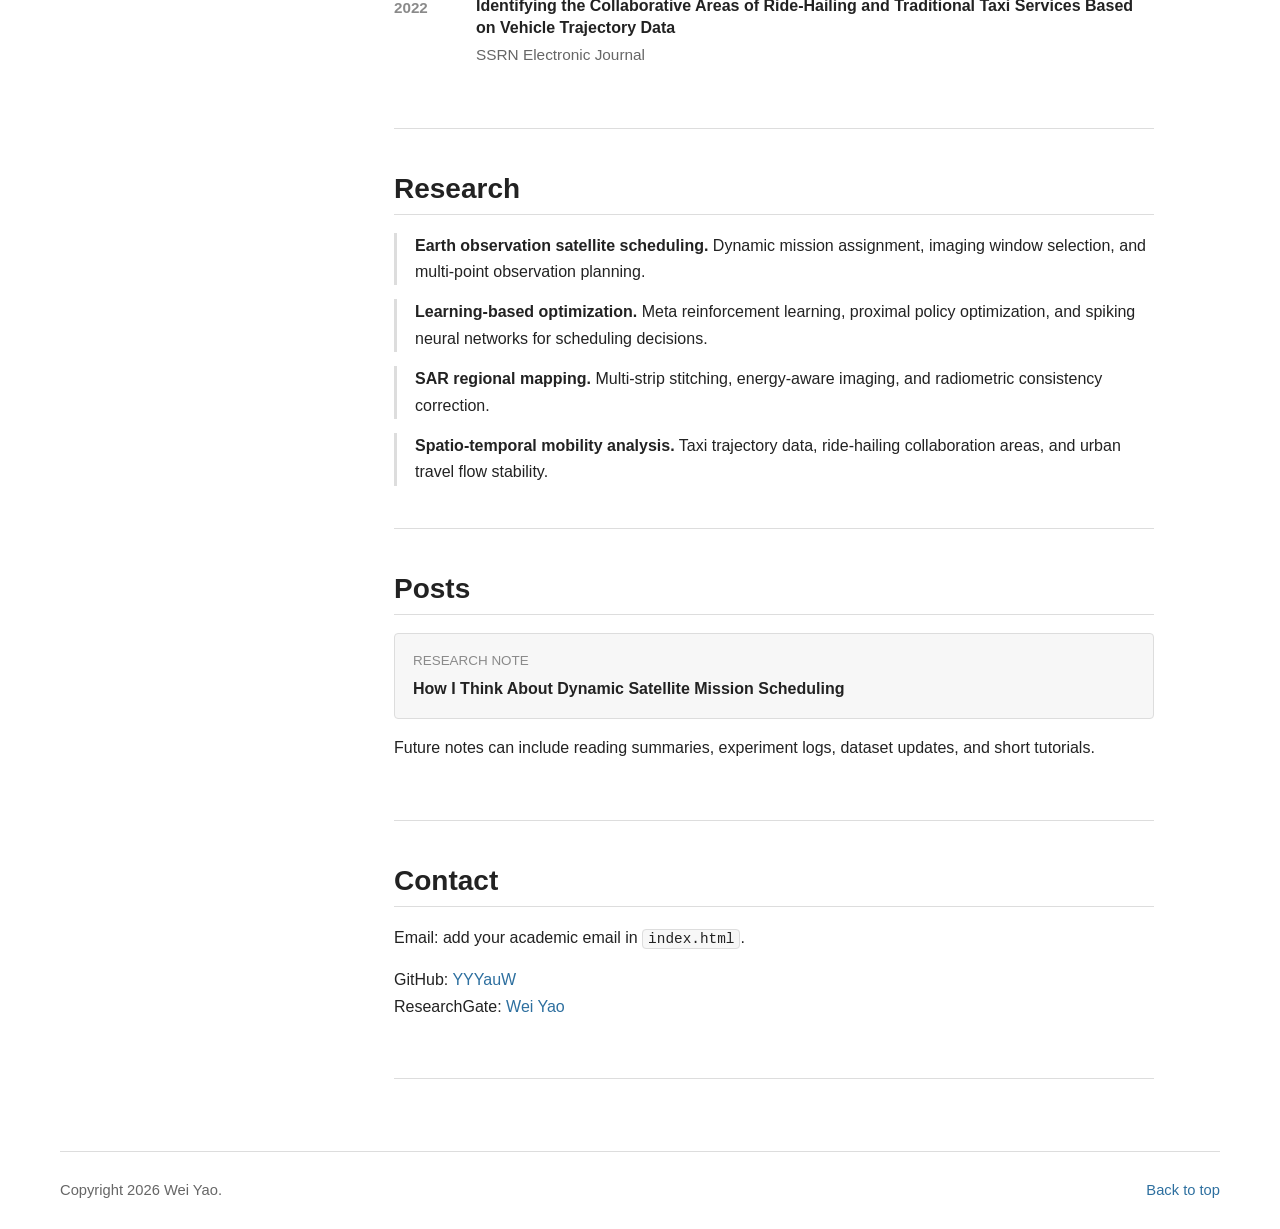
==== commit 975c4fc0: "Fix profile avatar sizing" ====
--- a/index.html
+++ b/index.html
@@ -14,7 +14,7 @@
       content="PhD student at LIESMARS, Wuhan University. Research in Earth observation satellite scheduling, operations research, reinforcement learning, and spatio-temporal analysis."
     />
     <meta property="og:type" content="website" />
-    <link rel="stylesheet" href="styles.css" />
+    <link rel="stylesheet" href="styles.css?v=20260715-avatar-fix" />
   </head>
   <body>
     <header class="masthead" id="top">
@@ -37,6 +37,14 @@
             class="profile-photo"
             src="assets/avatar.jpg"
             alt="Portrait of Wei Yao"
+            width="132"
+            height="132"
+            style="
+              display: block;
+              border-radius: 50%;
+              object-fit: cover;
+              object-position: 39% 37%;
+            "
           />
         </div>
         <h1>Wei Yao</h1>
--- a/styles.css
+++ b/styles.css
@@ -95,8 +95,8 @@
 }
 
 .profile-photo-wrap {
-  width: 150px;
-  height: 150px;
+  width: 132px;
+  height: 132px;
   margin-bottom: 22px;
   background: #2b2b2b;
   border-radius: 50%;
@@ -107,6 +107,7 @@
   display: block;
   width: 100%;
   height: 100%;
+  max-width: 100%;
   object-fit: cover;
   transform: scale(2.35);
   transform-origin: 39% 37%;
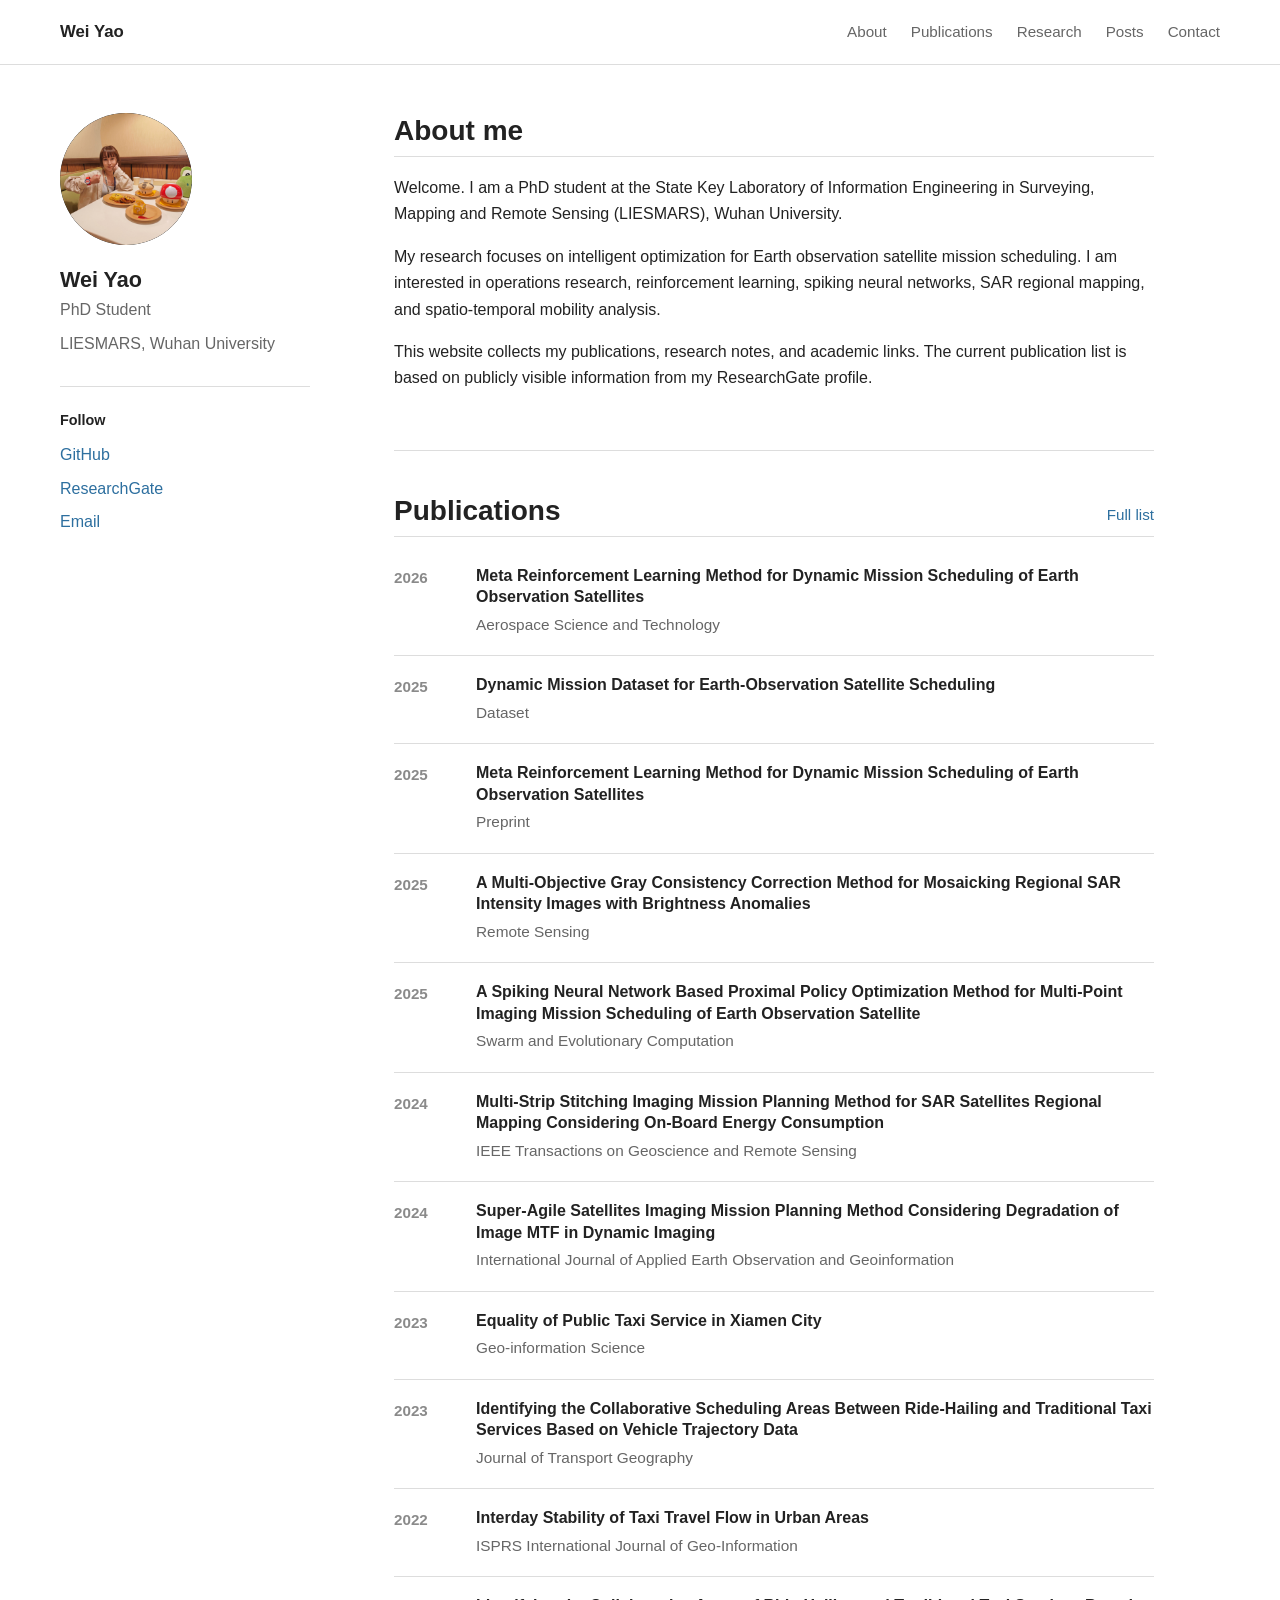
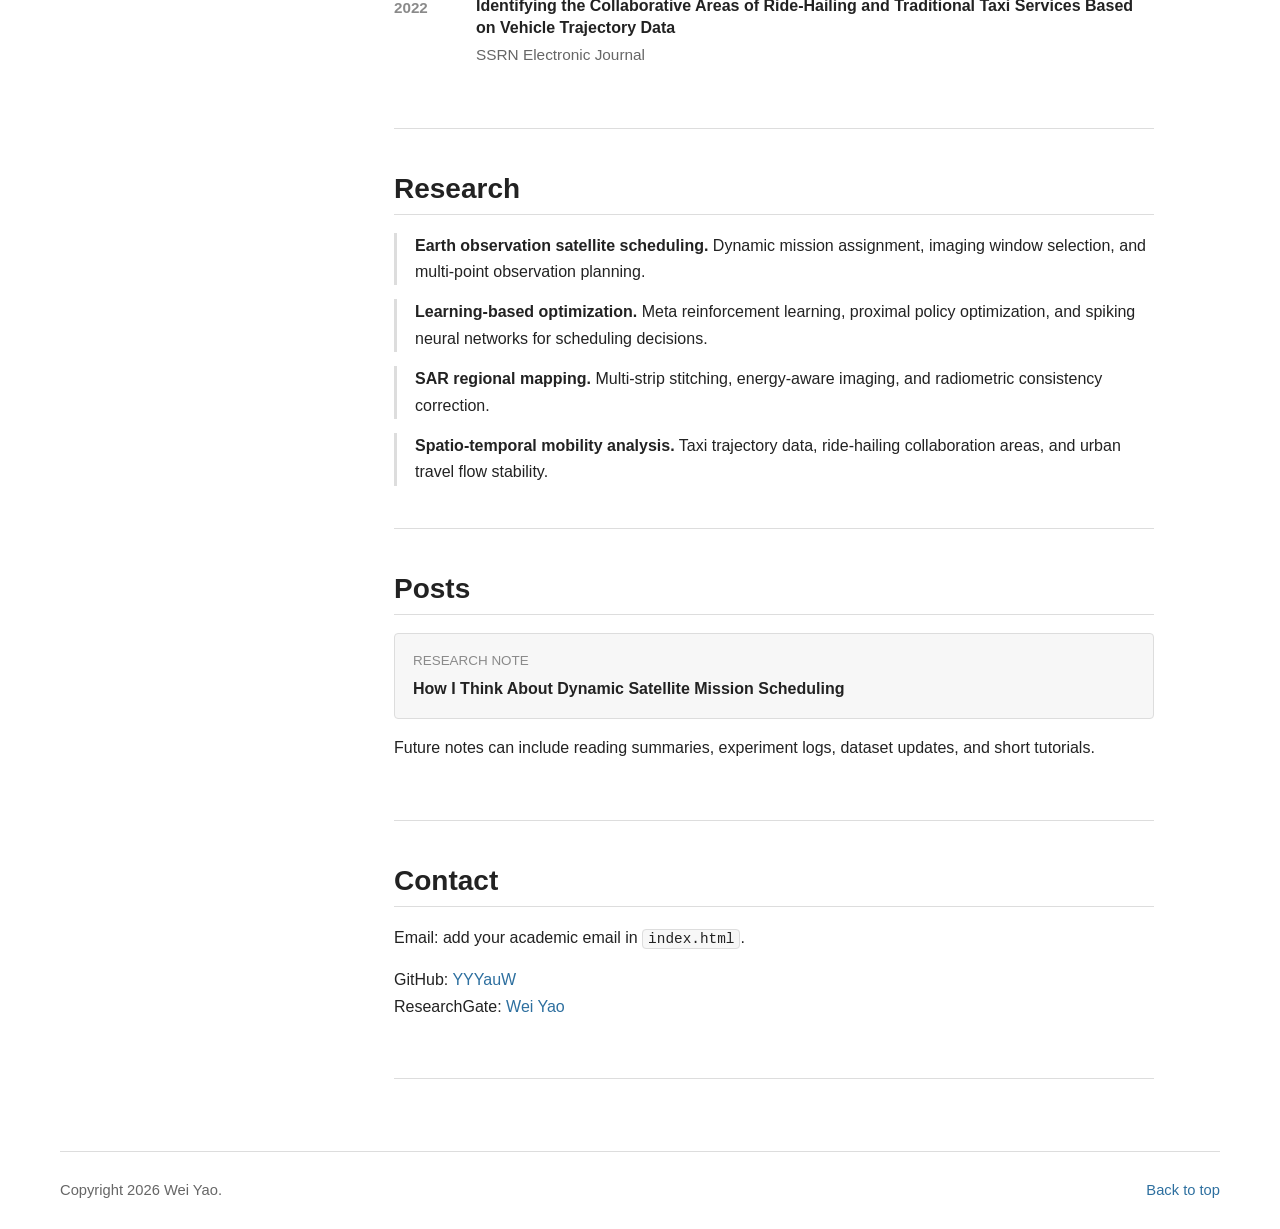
==== commit c00bad35: "Use original avatar crop" ====
--- a/index.html
+++ b/index.html
@@ -14,7 +14,7 @@
       content="PhD student at LIESMARS, Wuhan University. Research in Earth observation satellite scheduling, operations research, reinforcement learning, and spatio-temporal analysis."
     />
     <meta property="og:type" content="website" />
-    <link rel="stylesheet" href="styles.css?v=20260715-avatar-fix" />
+    <link rel="stylesheet" href="styles.css?v=20260715-avatar-original" />
   </head>
   <body>
     <header class="masthead" id="top">
@@ -43,7 +43,7 @@
               display: block;
               border-radius: 50%;
               object-fit: cover;
-              object-position: 39% 37%;
+              object-position: center;
             "
           />
         </div>
--- a/styles.css
+++ b/styles.css
@@ -109,8 +109,7 @@
   height: 100%;
   max-width: 100%;
   object-fit: cover;
-  transform: scale(2.35);
-  transform-origin: 39% 37%;
+  object-position: center;
 }
 
 .sidebar h1 {
